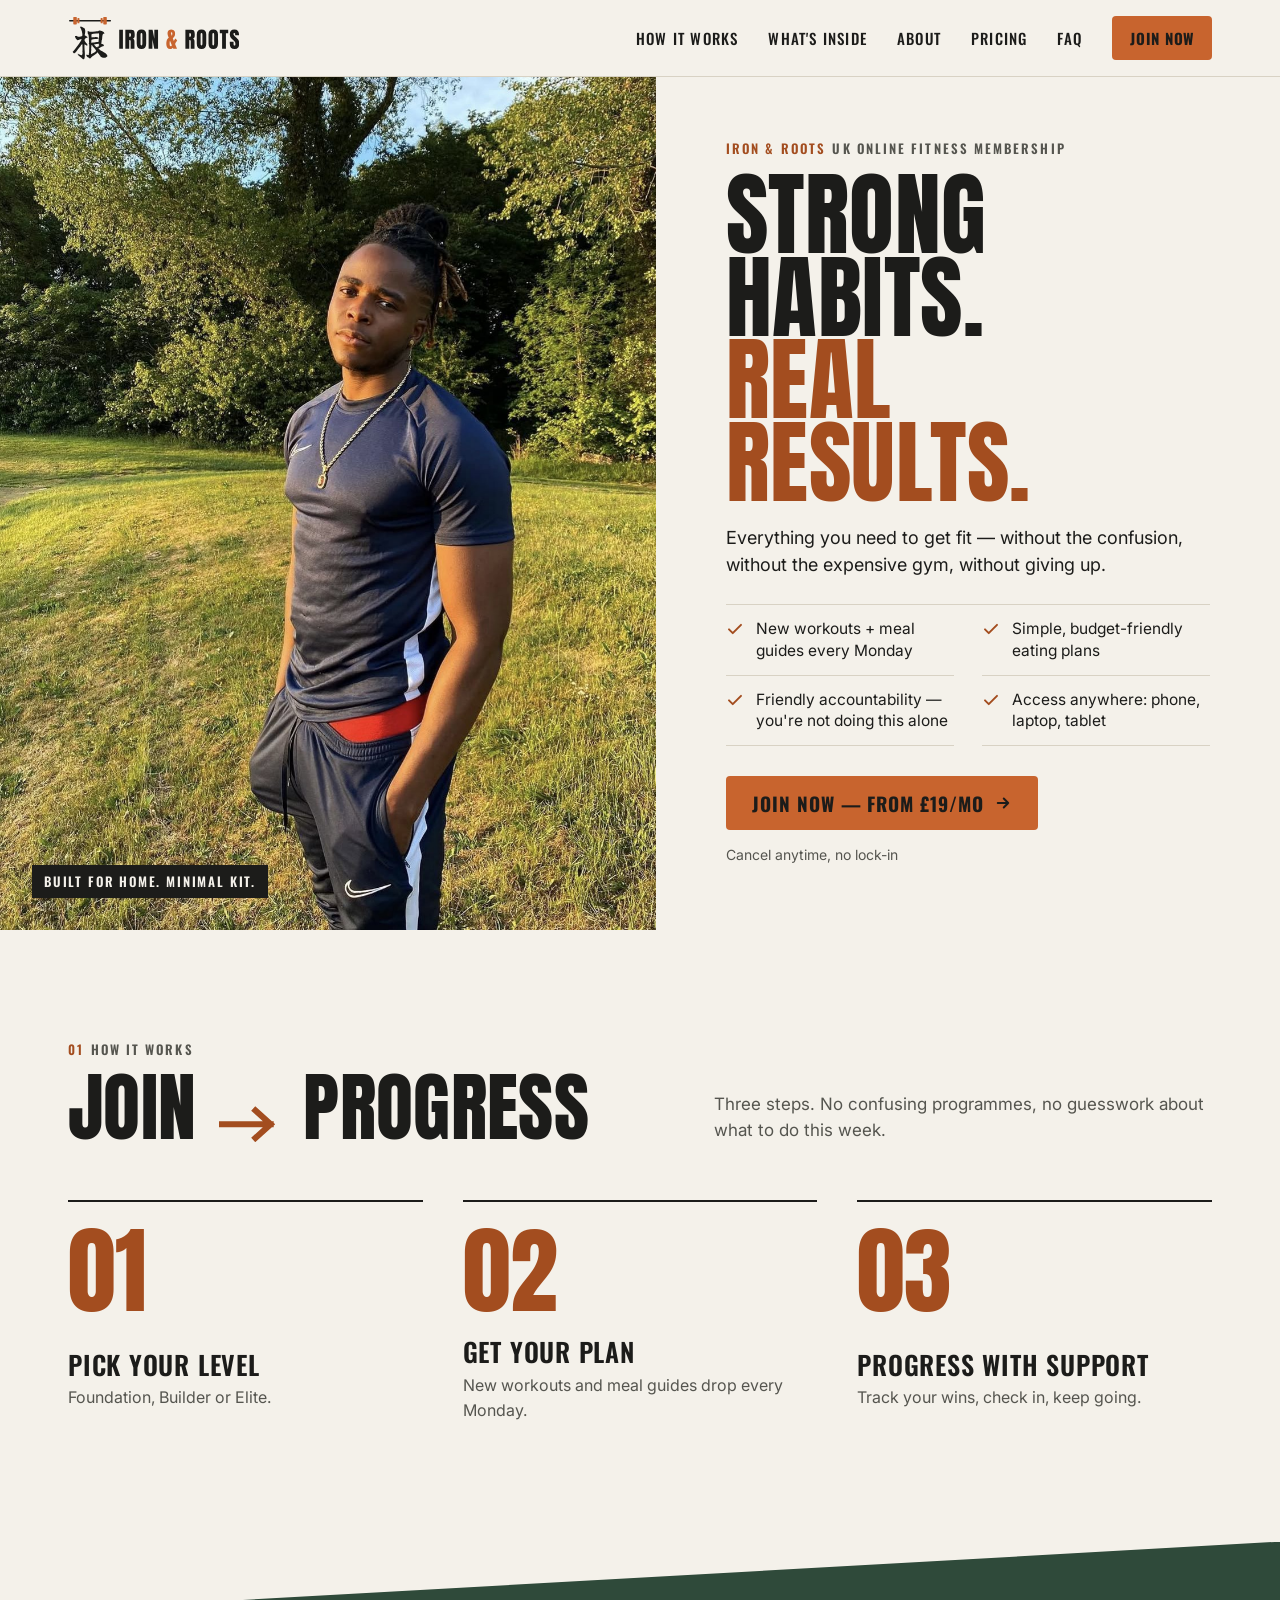
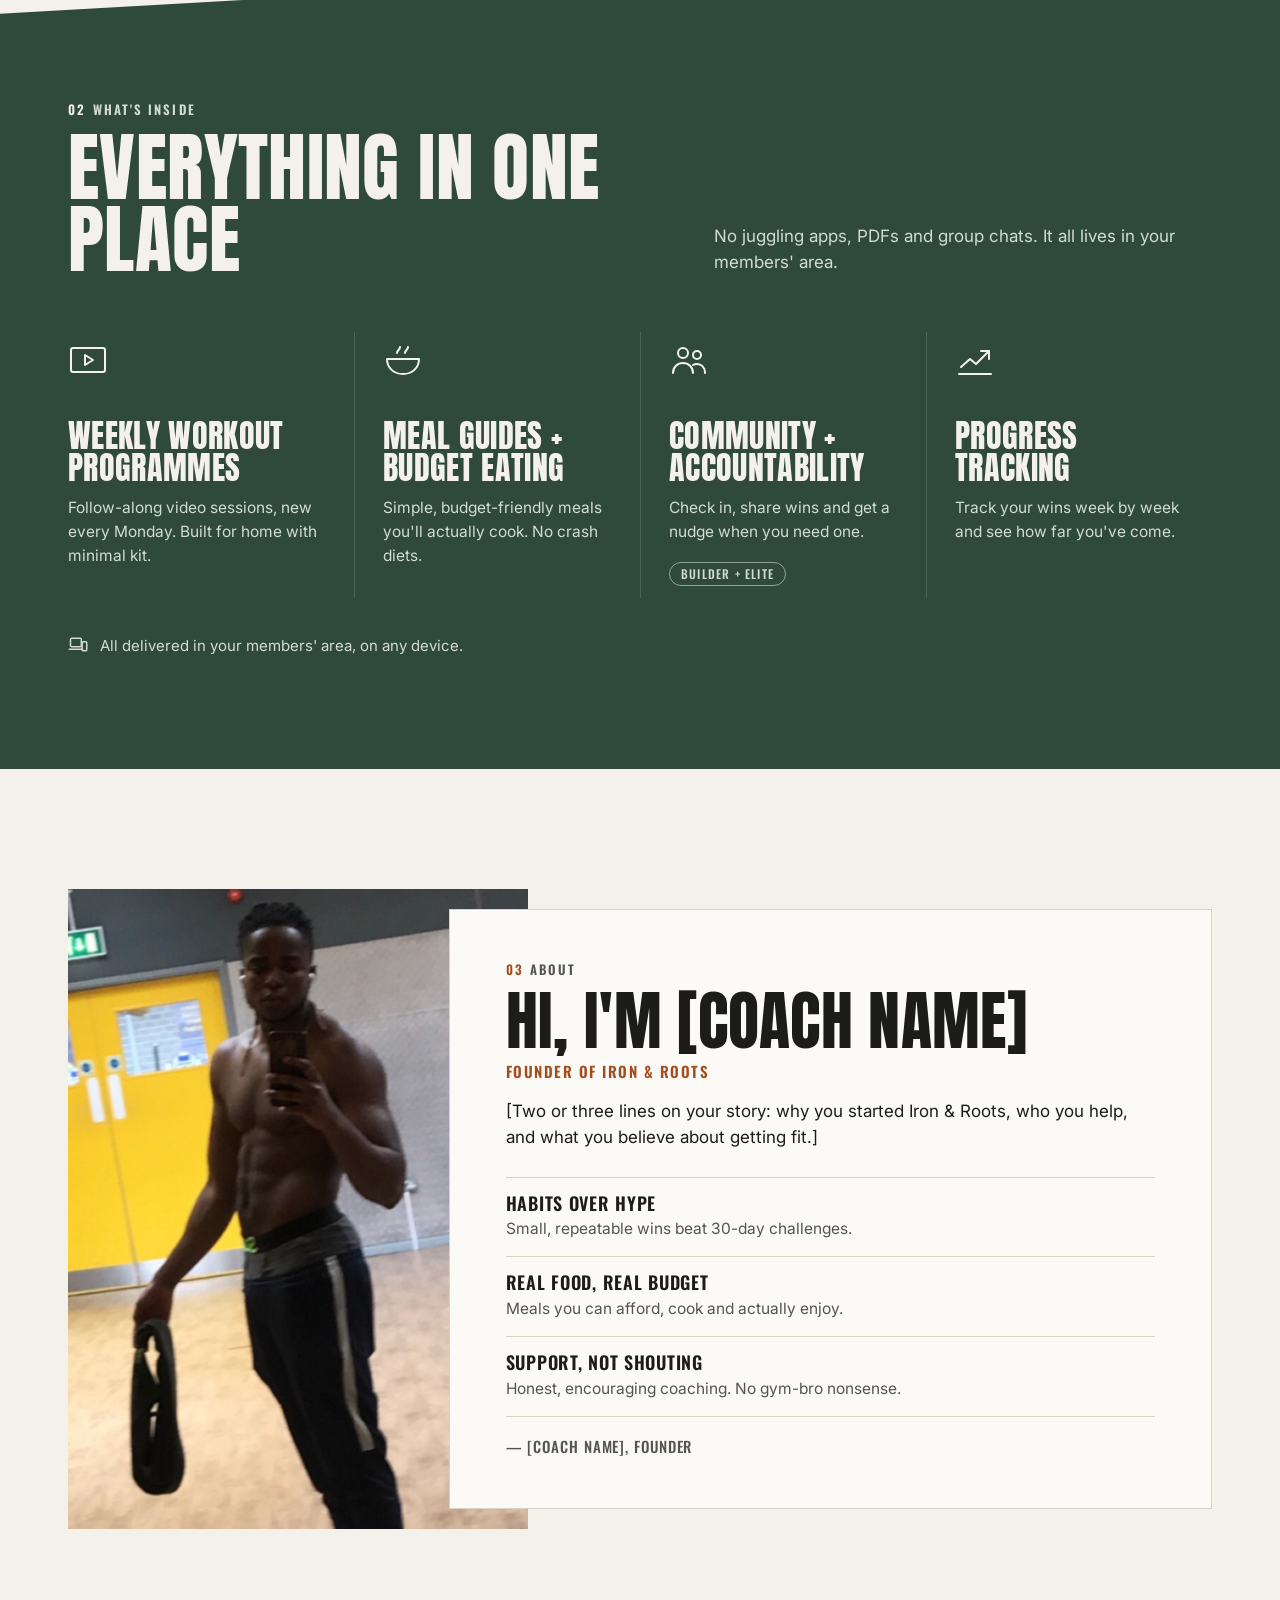
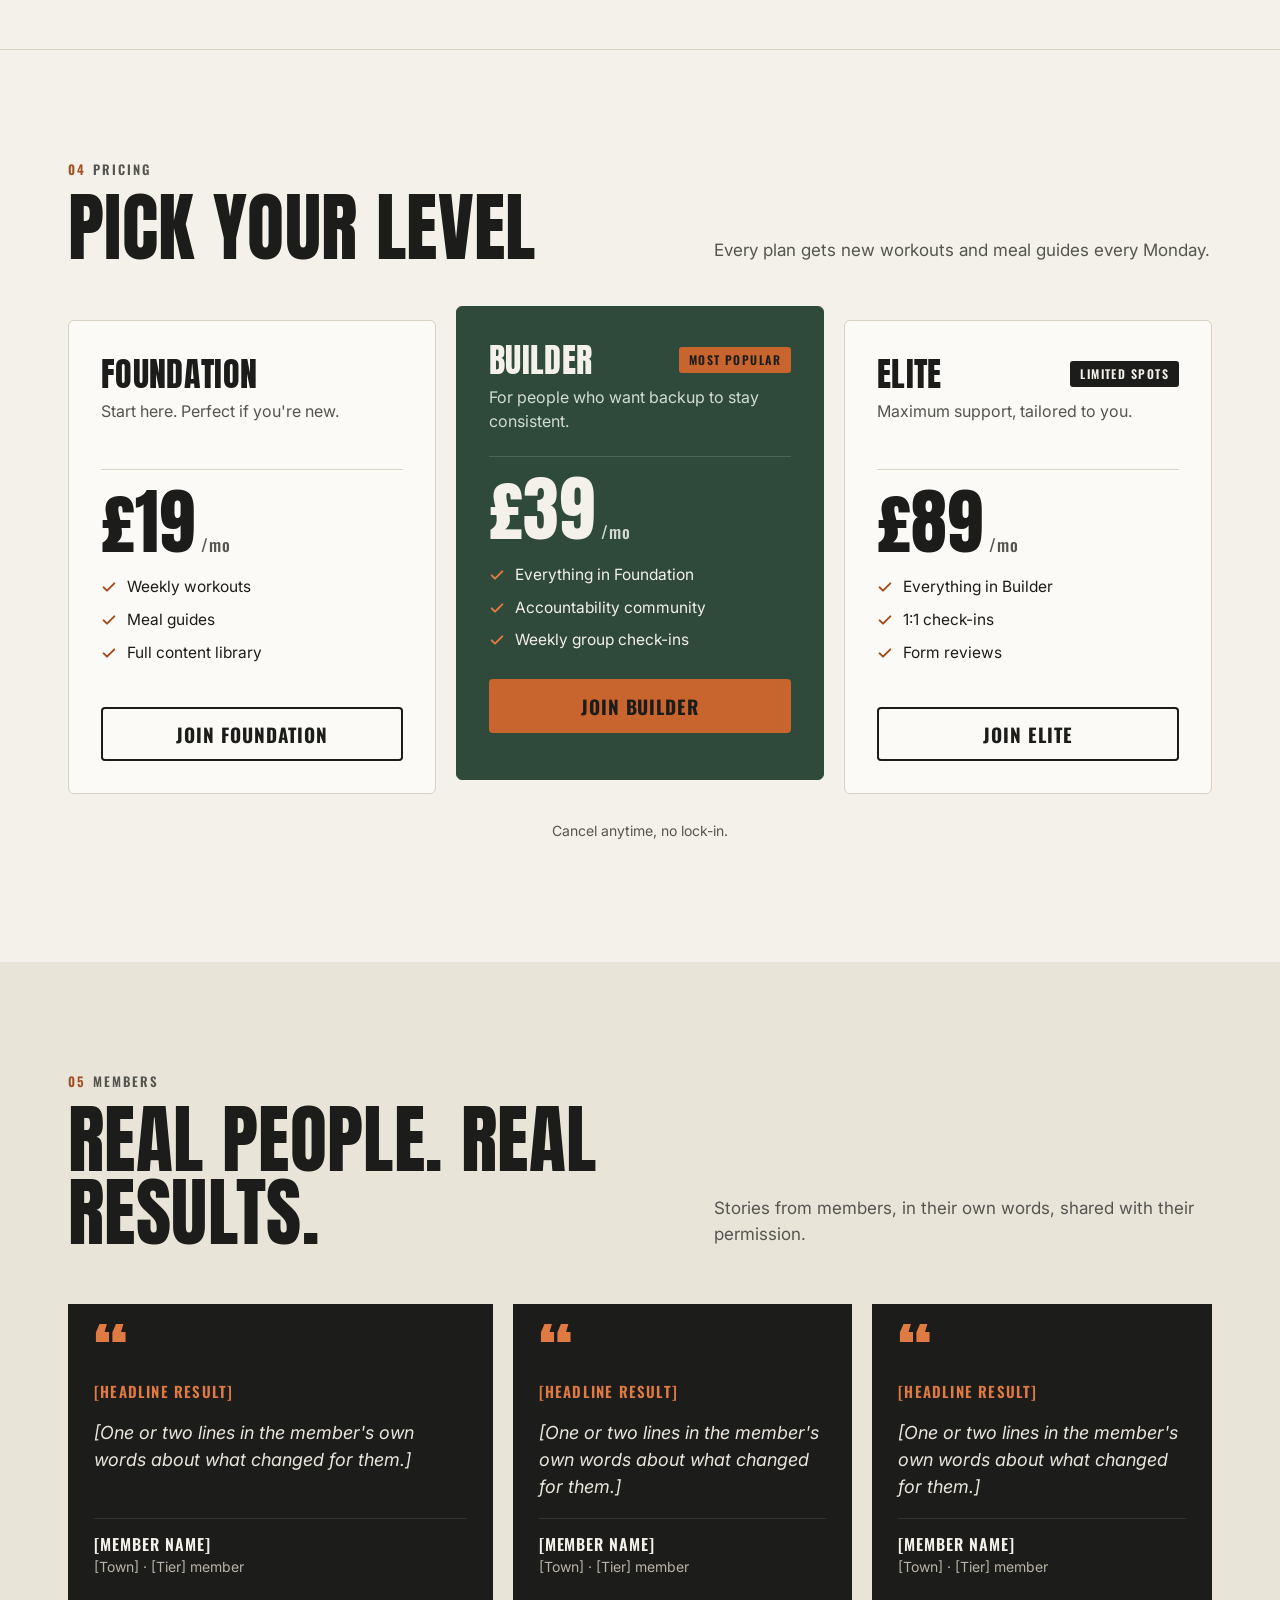
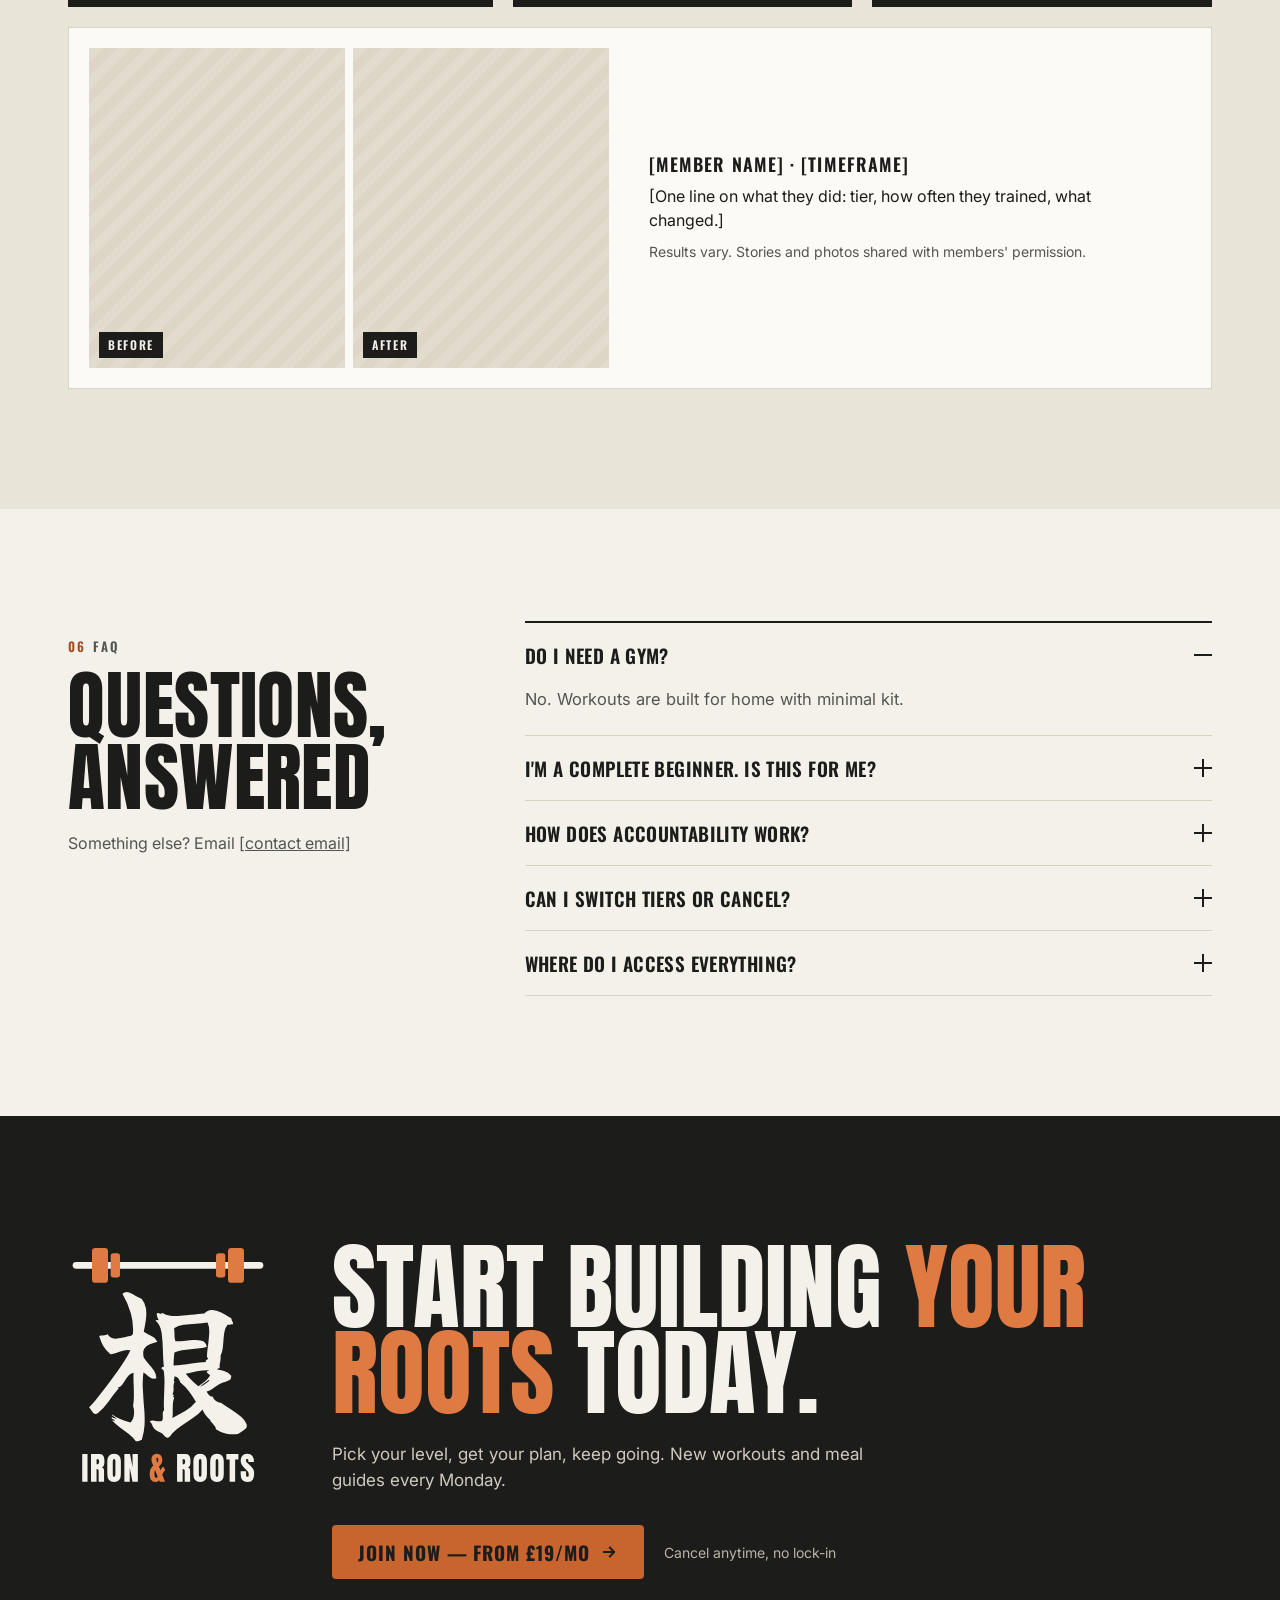
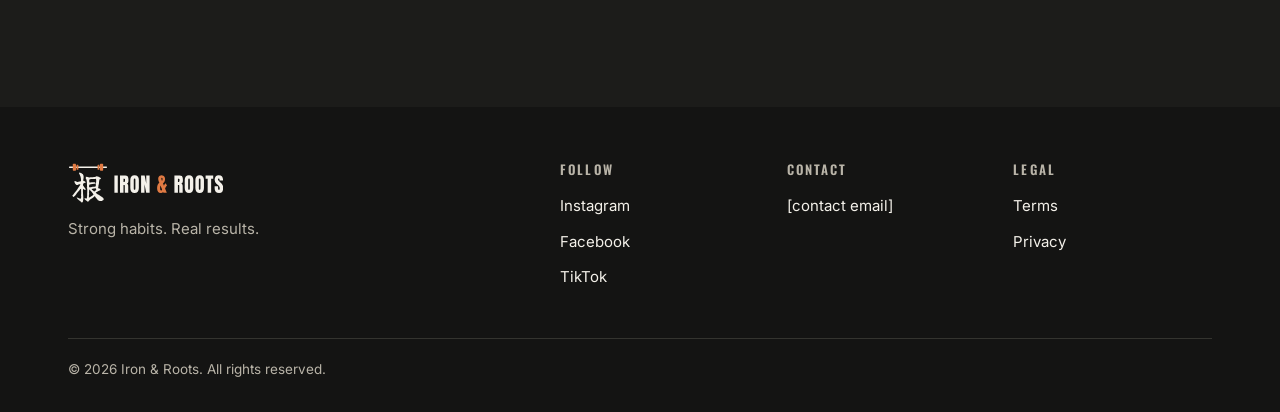
==== light.html @ f190311f "Move Iron & Roots landing page into repo Dark premium landing page (index.html), brand-palette backu" ====
<!doctype html>
<html lang="en">
<head>
<meta charset="utf-8">
<meta name="viewport" content="width=device-width, initial-scale=1">
<title>Iron &amp; Roots — Online fitness membership</title>
<meta name="description" content="Strong habits. Real results. Home workouts and budget meal plans, new every Monday. From £19/mo.">
<meta name="theme-color" content="#F4F1EA">
<link rel="icon" href="brand/logo-mark-light.svg" type="image/svg+xml">
<link rel="preconnect" href="https://fonts.googleapis.com">
<link rel="preconnect" href="https://fonts.gstatic.com" crossorigin>
<link href="https://fonts.googleapis.com/css2?family=Anton&amp;family=Oswald:wght@500;600;700&amp;family=Inter:wght@400;500;600&amp;display=swap" rel="stylesheet">
<link rel="preload" as="image" href="assets/coach-park.jpg">
<script>document.documentElement.classList.add('js')</script>
<style>
:root{
  --charcoal:#1C1C1A; --charcoal-deep:#141413; --forest:#2F4A3A; --forest-line:#4B6657;
  --rust:#C8642E; --rust-ink:#A34D1F; --rust-light:#E07A43;
  --offwhite:#F4F1EA; --paper:#FBFAF6; --stone:#E9E4D8;
  --muted:#55554F; --muted-dark:#B9B4A8; --on-forest:#D3DCD2;
  --line:#D8D2C4; --line-dark:#34342F;
  --display:"Anton",Impact,"Arial Narrow",sans-serif;
  --label:"Oswald","Arial Narrow",sans-serif;
  --body:"Inter",system-ui,-apple-system,"Segoe UI",sans-serif;
  --wrap:1240px; --gut:20px;
  --ease:cubic-bezier(.2,.7,.2,1);
}
@media (min-width:900px){:root{--gut:48px}}
*,*::before,*::after{box-sizing:border-box}
html{scroll-behavior:smooth;-webkit-text-size-adjust:100%}
body{margin:0;background:var(--offwhite);color:var(--charcoal);font:400 16px/1.55 var(--body)}
img{display:block;max-width:100%;height:auto}
a{color:inherit}
h1,h2,h3,p,ul,ol,figure,blockquote{margin:0}
ul,ol{padding:0;list-style:none}
.wrap{max-width:var(--wrap);margin:0 auto;padding:0 var(--gut)}
.only-wide{display:none!important}
@media (min-width:900px){.only-wide{display:flex!important}.only-narrow{display:none!important}}
:focus-visible{outline:3px solid var(--rust);outline-offset:3px}
.on-dark :focus-visible{outline-color:var(--rust-light)}
.skip{position:absolute;left:-9999px;top:8px;z-index:100;background:var(--charcoal);color:var(--offwhite);padding:10px 14px}
.skip:focus{left:8px}

/* Type */
.eyebrow{font:600 13px/1.2 var(--label);letter-spacing:.16em;text-transform:uppercase;color:var(--muted)}
.eyebrow b{font-weight:600;color:var(--rust-ink);margin-right:.5em}
.on-dark .eyebrow,.on-forest .eyebrow{color:var(--muted-dark)}
.on-forest .eyebrow{color:var(--on-forest)}
.on-dark .eyebrow b{color:var(--rust-light)}
.on-forest .eyebrow b{color:var(--offwhite)}
.h2{font:400 clamp(40px,6.2vw,76px)/.95 var(--display);text-transform:uppercase;letter-spacing:.005em;margin-top:14px}
.lead{font-size:17px;color:var(--muted);max-width:34em}
.on-forest .lead{color:var(--on-forest)}

/* Buttons */
.btn{display:inline-flex;align-items:center;justify-content:center;gap:10px;min-height:54px;padding:0 26px;background:var(--rust);color:var(--charcoal);text-decoration:none;border-radius:4px;font:700 19px/1 var(--label);letter-spacing:.05em;text-transform:uppercase;transition:background-color .2s,transform .2s var(--ease)}
.btn:hover{background:#D5713A}
.btn:active{transform:translateY(1px)}
.btn svg{transition:transform .2s var(--ease)}
.btn:hover svg{transform:translateX(3px)}
.btn--sm{min-height:44px;padding:0 18px;font-size:16px}
.btn--ghost{background:transparent;color:var(--charcoal);box-shadow:inset 0 0 0 2px var(--charcoal)}
.btn--ghost:hover{background:var(--charcoal);color:var(--offwhite)}
.btn--light{background:var(--offwhite);color:var(--charcoal)}
.btn--light:hover{background:#fff}
.fine{font-size:14px;color:var(--muted)}
.on-dark .fine{color:var(--muted-dark)}

/* Header */
.site-head{background:var(--offwhite);border-bottom:1px solid var(--line);position:relative;z-index:20}
@media (min-width:900px){.site-head{position:sticky;top:0}}
.site-head .wrap{display:flex;align-items:center;justify-content:space-between;min-height:64px;gap:24px}
@media (min-width:900px){.site-head .wrap{min-height:76px}}
.logo{display:block;line-height:0}
.logo img{height:38px;width:auto}
@media (min-width:900px){.logo img{height:44px}}
.nav{display:flex;align-items:center;gap:30px}
.nav a:not(.btn){font:500 15px/1 var(--label);letter-spacing:.08em;text-transform:uppercase;text-decoration:none;padding:14px 0;background:linear-gradient(var(--rust),var(--rust)) 0 100%/0 2px no-repeat;transition:background-size .25s var(--ease)}
.nav a:not(.btn):hover{background-size:100% 2px}
.head-join{font:700 15px/1 var(--label)}

/* Hero */
.hero{display:grid;background:var(--offwhite)}
.hero__media{position:relative;overflow:hidden;background:#7d8a5a;height:min(400px,62vh)}
.hero__media img{width:100%;height:100%;object-fit:cover;object-position:50% 18%}
.js .hero__media img{animation:settle 1.6s var(--ease) both}
@keyframes settle{from{transform:scale(1.06)}to{transform:none}}
.hero__tag{position:absolute;left:var(--gut);bottom:16px;background:var(--charcoal);color:var(--offwhite);font:600 13px/1 var(--label);letter-spacing:.14em;text-transform:uppercase;padding:10px 12px}
.hero__body{padding:32px var(--gut) 48px}
.hero h1{font:400 clamp(54px,7.2vw,108px)/.9 var(--display);text-transform:uppercase;margin-top:16px;letter-spacing:.005em}
.hero h1 em{font-style:normal;color:var(--rust-ink);display:block}
.hero__intro{font-size:18px;line-height:1.5;margin-top:20px;max-width:30em}
.benefits{margin-top:26px;border-top:1px solid var(--line);display:grid}
.benefits li{display:flex;gap:12px;align-items:flex-start;padding:13px 0;border-bottom:1px solid var(--line);font-size:15.5px;line-height:1.4}
.benefits svg{flex:none;margin-top:2px}
.hero__cta{margin-top:30px;display:flex;flex-wrap:wrap;align-items:center;gap:14px 20px}
.hero__cta .btn{width:100%}
@media (min-width:560px){.hero__cta .btn{width:auto}}
@media (min-width:900px){
  .hero{grid-template-columns:minmax(0,1.05fr) minmax(0,1fr);min-height:min(calc(100vh - 76px),860px)}
  .hero__media{height:auto;min-height:640px}
  .hero__media img{position:absolute;inset:0}
  .hero__tag{left:32px;bottom:32px}
  .hero__body{padding:64px clamp(40px,5.5vw,96px);align-self:center;max-width:680px}
  .benefits{grid-template-columns:1fr 1fr;column-gap:28px}
}

/* How it works */
.how{padding:72px 0 80px}
.sec-head{display:grid;gap:18px;margin-bottom:40px}
@media (min-width:900px){.sec-head{grid-template-columns:1.2fr 1fr;align-items:end;gap:48px;margin-bottom:56px}.how{padding:112px 0 120px}}
.h2 .arrow{display:inline-block;width:.8em;vertical-align:-.04em;margin:0 .06em}
.steps{display:grid;counter-reset:s}
.step{display:grid;grid-template-columns:72px 1fr;gap:4px 16px;padding:24px 0;border-top:2px solid var(--charcoal)}
.step:last-child{border-bottom:1px solid var(--line)}
.step__n{font:400 54px/.85 var(--display);color:var(--rust-ink)}
.step h3{font:600 22px/1.15 var(--label);text-transform:uppercase;letter-spacing:.03em}
.step p{color:var(--muted);margin-top:6px}
@media (min-width:900px){
  .steps{grid-template-columns:repeat(3,1fr);gap:0 40px}
  .step{grid-template-columns:1fr;padding:28px 0 0;border-bottom:0!important}
  .step__n{font-size:96px;margin-bottom:22px}
  .step h3{font-size:26px}
}

/* What's inside (forest pillars) */
.inside{background:var(--forest);color:var(--offwhite);padding:96px 0 80px;clip-path:polygon(0 36px,100% 0,100% 100%,0 100%);margin-top:-1px}
@media (min-width:900px){.inside{clip-path:polygon(0 72px,100% 0,100% 100%,0 100%);padding:160px 0 112px}}
.pillars{display:grid;border-top:1px solid var(--forest-line)}
.pillar{padding:28px 0;border-bottom:1px solid var(--forest-line);display:grid;grid-template-columns:44px 1fr;gap:6px 18px;align-content:start}
.pillar svg{grid-row:span 3}
.pillar h3{font:400 28px/1 var(--display);text-transform:uppercase;letter-spacing:.01em}
.pillar p{color:var(--on-forest);font-size:15.5px}
.pillar .tag{justify-self:start;margin-top:6px;border:1px solid #8FA595;color:var(--on-forest);border-radius:999px;padding:5px 11px;font:500 12px/1 var(--label);letter-spacing:.1em;text-transform:uppercase}
.inside__foot{display:flex;gap:12px;align-items:center;margin-top:36px;color:var(--on-forest);font-size:15px}
@media (min-width:900px){
  .pillars{grid-template-columns:repeat(4,1fr);border-top:0}
  .pillar{grid-template-columns:1fr;border-bottom:0;border-left:1px solid var(--forest-line);padding:8px 28px 12px;gap:12px}
  .pillar:first-child{border-left:0;padding-left:0}
  .pillar svg{grid-row:auto;margin-bottom:28px}
  .pillar h3{font-size:32px}
}

/* About */
.about{padding:0 0 80px;background:var(--offwhite)}
.about__grid{display:grid}
.about__photo{margin:0 calc(var(--gut) * -1);height:440px;overflow:hidden;background:#cfc8b8}
.about__photo img{width:100%;height:100%;object-fit:cover;object-position:50% 22%}
.about__card{position:relative;background:var(--paper);border:1px solid var(--line);padding:32px 24px 30px;margin-top:-72px}
.about__card .h2{font-size:clamp(40px,5vw,64px)}
.about__role{font:600 15px/1.2 var(--label);letter-spacing:.1em;text-transform:uppercase;color:var(--rust-ink);margin-top:10px}
.about__story{margin-top:18px;font-size:17px}
.beliefs{margin-top:26px;border-top:1px solid var(--line)}
.beliefs li{padding:15px 0;border-bottom:1px solid var(--line);display:grid;gap:3px}
.beliefs b{font:600 18px/1.2 var(--label);text-transform:uppercase;letter-spacing:.04em}
.beliefs span{color:var(--muted);font-size:15.5px}
.sign{margin-top:20px;font:500 15px/1.3 var(--label);letter-spacing:.06em;text-transform:uppercase;color:var(--muted)}
@media (min-width:900px){
  .about{padding:120px 0}
  .about__grid{grid-template-columns:5fr 7fr;align-items:center}
  .about__photo{margin:0;height:640px;max-width:460px}
  .about__card{margin:0 0 0 -96px;padding:52px 56px}
}

/* Pricing */
.pricing{padding:72px 0 88px;border-top:1px solid var(--line)}
@media (min-width:900px){.pricing{padding:112px 0 120px}}
.plans{display:grid;gap:16px}
@media (min-width:900px){.plans{grid-template-columns:repeat(3,1fr);gap:20px;align-items:stretch}}
.plan{display:flex;flex-direction:column;background:var(--paper);border:1px solid var(--line);border-radius:6px;padding:28px 24px 24px}
@media (min-width:900px){.plan{padding:36px 32px 32px}}
.plan__top{display:flex;justify-content:space-between;align-items:center;gap:10px}
.plan h3{font:400 34px/1 var(--display);text-transform:uppercase;letter-spacing:.01em}
.badge{font:600 12px/1 var(--label);letter-spacing:.12em;text-transform:uppercase;padding:7px 10px;border-radius:3px;background:var(--charcoal);color:var(--offwhite);white-space:nowrap}
.plan__for{color:var(--muted);margin-top:8px;min-height:3em}
.price{display:flex;align-items:baseline;gap:6px;margin:22px 0 4px;padding-top:20px;border-top:1px solid var(--line)}
.price b{font:400 72px/.9 var(--display)}
.price span{font:500 17px/1 var(--label);letter-spacing:.06em;color:var(--muted)}
.feat{margin:18px 0 28px;display:grid;gap:11px}
.feat li{display:flex;gap:10px;align-items:flex-start;font-size:15.5px;line-height:1.4}
.feat svg{flex:none;margin-top:3px}
.plan .btn{margin-top:auto;width:100%}
.plan--feature{background:var(--forest);border-color:var(--forest);color:var(--offwhite)}
.plan--feature .plan__for,.plan--feature .price span{color:var(--on-forest)}
.plan--feature .price{border-color:var(--forest-line)}
.plan--feature .badge{background:var(--rust);color:var(--charcoal)}
@media (min-width:900px){.plan--feature{transform:translateY(-14px);padding-bottom:46px}}
.pricing__note{margin-top:26px;text-align:center}

/* Results */
.results{padding:72px 0 88px;background:var(--stone)}
@media (min-width:900px){.results{padding:112px 0 120px}}
.quotes{display:grid;gap:16px}
@media (min-width:900px){.quotes{grid-template-columns:1.25fr 1fr 1fr;gap:20px}}
.quote{background:var(--charcoal);color:var(--offwhite);padding:30px 26px;display:flex;flex-direction:column;gap:18px;min-height:260px}
.quote__mark{font:400 72px/.6 var(--display);color:var(--rust-light);height:30px}
.quote blockquote{font-size:18px;line-height:1.5;font-style:italic;color:#E9E5DC}
.quote__result{font:600 15px/1.25 var(--label);letter-spacing:.08em;text-transform:uppercase;color:var(--rust-light)}
.quote figcaption{margin-top:auto;padding-top:16px;border-top:1px solid var(--line-dark);display:grid;gap:2px}
.quote figcaption b{font:600 16px/1.2 var(--label);letter-spacing:.06em;text-transform:uppercase}
.quote figcaption span{font-size:14px;color:var(--muted-dark)}
.ba{margin-top:20px;display:grid;gap:20px;background:var(--paper);border:1px solid var(--line);padding:16px}
.ba__pics{display:grid;grid-template-columns:1fr 1fr;gap:8px}
.ba__pics div{aspect-ratio:4/5;background:repeating-linear-gradient(135deg,#E2DCCE 0 10px,#DDD6C7 10px 20px);display:flex;align-items:flex-end;padding:10px}
.ba__pics span{background:var(--charcoal);color:var(--offwhite);font:600 12px/1 var(--label);letter-spacing:.14em;text-transform:uppercase;padding:7px 9px}
.ba__txt{display:grid;gap:8px;align-content:center;padding:4px 8px 8px}
.ba__txt b{font:600 18px/1.2 var(--label);letter-spacing:.06em;text-transform:uppercase}
@media (min-width:900px){.ba{grid-template-columns:minmax(0,520px) 1fr;gap:40px;padding:20px}.ba__txt{padding:0 24px 0 0}}

/* FAQ */
.faq{padding:72px 0 88px}
@media (min-width:900px){.faq{padding:112px 0 120px}.faq__grid{display:grid;grid-template-columns:4fr 7fr;gap:64px;align-items:start}.faq__head{position:sticky;top:120px}}
.faq__head p{margin-top:18px;color:var(--muted)}
.faq__list{margin-top:32px;border-top:2px solid var(--charcoal)}
@media (min-width:900px){.faq__list{margin-top:0}}
.faq details{border-bottom:1px solid var(--line)}
.faq summary{list-style:none;cursor:pointer;display:flex;justify-content:space-between;align-items:center;gap:20px;min-height:64px;padding:16px 0;font:600 19px/1.3 var(--label);letter-spacing:.02em;text-transform:uppercase}
.faq summary::-webkit-details-marker{display:none}
.faq summary:hover{color:var(--rust-ink)}
.pm{flex:none;position:relative;width:18px;height:18px}
.pm::before,.pm::after{content:"";position:absolute;left:0;top:8px;width:18px;height:2px;background:currentColor;transition:transform .25s var(--ease)}
.pm::after{transform:rotate(90deg)}
details[open] .pm::after{transform:rotate(0)}
.faq details p{padding:0 40px 22px 0;color:var(--muted);font-size:16.5px;max-width:38em}

/* Final CTA */
.final{background:var(--charcoal);color:var(--offwhite);padding:80px 0 88px;position:relative;overflow:hidden}
.final__grid{display:grid;gap:32px;justify-items:start}
.final__mark{width:120px;height:auto}
.final h2{font:400 clamp(48px,7.5vw,112px)/.9 var(--display);text-transform:uppercase}
.final h2 em{font-style:normal;color:var(--rust-light)}
.final p.lead{color:#CFCAC0}
.final__cta{display:flex;flex-wrap:wrap;gap:14px 20px;align-items:center;margin-top:8px}
@media (min-width:900px){.final{padding:128px 0}.final__grid{grid-template-columns:200px 1fr;gap:64px;align-items:start}.final__mark{width:200px}.final__body{display:grid;gap:24px}}
@media (max-width:899px){.final__body{display:grid;gap:22px}}

/* Footer */
.foot{background:var(--charcoal-deep);color:var(--offwhite);padding:56px 0 32px;font-size:15px}
.foot__grid{display:grid;gap:36px}
.foot__brand img{height:40px;width:auto}
.foot__brand p{margin-top:14px;color:var(--muted-dark)}
.foot__cols{display:grid;grid-template-columns:1fr 1fr;gap:28px}
.foot h4{margin:0 0 12px;font:600 13px/1 var(--label);letter-spacing:.16em;text-transform:uppercase;color:var(--muted-dark)}
.foot__cols a{display:block;text-decoration:none;padding:6px 0;min-height:32px}
.foot__cols a:hover{color:var(--rust-light)}
.foot__legal{margin-top:44px;padding-top:20px;border-top:1px solid var(--line-dark);color:var(--muted-dark);font-size:13.5px}
@media (min-width:900px){.foot__grid{grid-template-columns:1.4fr 2fr}.foot__cols{grid-template-columns:repeat(3,1fr)}}
.foot-spacer{height:84px}

/* Sticky join (phones) */
.sticky{position:fixed;left:0;right:0;bottom:0;z-index:50;background:rgba(244,241,234,.96);border-top:1px solid var(--line);padding:10px 16px calc(10px + env(safe-area-inset-bottom))}
.sticky .btn{width:100%}

/* Reveal (only when JS is running; never on CTAs or prices) */
.rv-ready .rv{opacity:0;transform:translateY(18px);transition:opacity .7s var(--ease),transform .7s var(--ease)}
.rv-ready .rv.in{opacity:1;transform:none}
.rv-ready .rv-d1{transition-delay:.08s}.rv-ready .rv-d2{transition-delay:.16s}.rv-ready .rv-d3{transition-delay:.24s}
@media (prefers-reduced-motion:reduce){
  html{scroll-behavior:auto}
  .rv-ready .rv{opacity:1;transform:none;transition:none}
  .js .hero__media img{animation:none}
  *{transition-duration:0s!important}
}
</style>
</head>
<body>
<a class="skip" href="#main">Skip to content</a>

<header class="site-head">
  <div class="wrap">
    <a class="logo" href="#top" aria-label="Iron &amp; Roots home"><img src="brand/logo-horizontal-light.svg" alt="Iron &amp; Roots" width="584" height="150"></a>
    <nav class="nav only-wide" aria-label="Main">
      <a href="#how">How it works</a>
      <a href="#inside">What's inside</a>
      <a href="#about">About</a>
      <a href="#pricing">Pricing</a>
      <a href="#faq">FAQ</a>
      <a class="btn btn--sm head-join" href="#pricing">Join Now</a>
    </nav>
    <a class="btn btn--sm btn--ghost only-narrow" href="#pricing">Join</a>
  </div>
</header>

<main id="main">
<span id="top"></span>

<!-- 1. HERO -->
<section class="hero" aria-labelledby="hero-h">
  <div class="hero__media">
    <img src="assets/coach-park.jpg" alt="Your coach outdoors in a park at golden hour" width="1290" height="1497" fetchpriority="high">
    <span class="hero__tag">Built for home. Minimal kit.</span>
  </div>
  <div class="hero__body">
    <p class="eyebrow"><b>Iron &amp; Roots</b>UK online fitness membership</p>
    <h1 id="hero-h">Strong habits. <em>Real results.</em></h1>
    <p class="hero__intro">Everything you need to get fit — without the confusion, without the expensive gym, without giving up.</p>
    <ul class="benefits">
      <li><svg width="18" height="18" viewBox="0 0 24 24" fill="none" stroke="#A34D1F" stroke-width="2.6" stroke-linecap="round" stroke-linejoin="round" aria-hidden="true"><path d="M4 12.5l5 5L20 6.5"/></svg>New workouts + meal guides every Monday</li>
      <li><svg width="18" height="18" viewBox="0 0 24 24" fill="none" stroke="#A34D1F" stroke-width="2.6" stroke-linecap="round" stroke-linejoin="round" aria-hidden="true"><path d="M4 12.5l5 5L20 6.5"/></svg>Simple, budget-friendly eating plans</li>
      <li><svg width="18" height="18" viewBox="0 0 24 24" fill="none" stroke="#A34D1F" stroke-width="2.6" stroke-linecap="round" stroke-linejoin="round" aria-hidden="true"><path d="M4 12.5l5 5L20 6.5"/></svg>Friendly accountability — you're not doing this alone</li>
      <li><svg width="18" height="18" viewBox="0 0 24 24" fill="none" stroke="#A34D1F" stroke-width="2.6" stroke-linecap="round" stroke-linejoin="round" aria-hidden="true"><path d="M4 12.5l5 5L20 6.5"/></svg>Access anywhere: phone, laptop, tablet</li>
    </ul>
    <div class="hero__cta">
      <a class="btn" href="#pricing">Join Now — From £19/mo <svg width="18" height="18" viewBox="0 0 24 24" fill="none" stroke="currentColor" stroke-width="2.6" stroke-linecap="round" stroke-linejoin="round" aria-hidden="true"><path d="M5 12h14M13 6l6 6-6 6"/></svg></a>
      <p class="fine">Cancel anytime, no lock-in</p>
    </div>
  </div>
</section>

<!-- 2. HOW IT WORKS -->
<section class="how" id="how" aria-labelledby="how-h">
  <div class="wrap">
    <div class="sec-head">
      <div class="rv">
        <p class="eyebrow"><b>01</b>How it works</p>
        <h2 class="h2" id="how-h">Join <svg class="arrow" viewBox="0 0 40 24" fill="none" stroke="#A34D1F" stroke-width="4" stroke-linecap="square" aria-label="to" role="img"><path d="M2 12h32M24 3l10 9-10 9"/></svg> Progress</h2>
      </div>
      <p class="lead rv rv-d1">Three steps. No confusing programmes, no guesswork about what to do this week.</p>
    </div>
    <ol class="steps">
      <li class="step rv"><span class="step__n" aria-hidden="true">01</span><div><h3>Pick your level</h3><p>Foundation, Builder or Elite.</p></div></li>
      <li class="step rv rv-d1"><span class="step__n" aria-hidden="true">02</span><div><h3>Get your plan</h3><p>New workouts and meal guides drop every Monday.</p></div></li>
      <li class="step rv rv-d2"><span class="step__n" aria-hidden="true">03</span><div><h3>Progress with support</h3><p>Track your wins, check in, keep going.</p></div></li>
    </ol>
  </div>
</section>

<!-- 3. WHAT'S INSIDE -->
<section class="inside on-forest on-dark" id="inside" aria-labelledby="inside-h">
  <div class="wrap">
    <div class="sec-head">
      <div class="rv">
        <p class="eyebrow"><b>02</b>What's inside</p>
        <h2 class="h2" id="inside-h">Everything in one place</h2>
      </div>
      <p class="lead rv rv-d1">No juggling apps, PDFs and group chats. It all lives in your members' area.</p>
    </div>
    <div class="pillars">
      <div class="pillar rv">
        <svg width="40" height="40" viewBox="0 0 40 40" fill="none" stroke="#F4F1EA" stroke-width="2" stroke-linecap="round" stroke-linejoin="round" aria-hidden="true"><rect x="3" y="8" width="34" height="24" rx="2"/><path d="M17 15v10l8-5z"/></svg>
        <h3>Weekly workout programmes</h3>
        <p>Follow-along video sessions, new every Monday. Built for home with minimal kit.</p>
      </div>
      <div class="pillar rv rv-d1">
        <svg width="40" height="40" viewBox="0 0 40 40" fill="none" stroke="#F4F1EA" stroke-width="2" stroke-linecap="round" stroke-linejoin="round" aria-hidden="true"><path d="M4 19h32c0 9-7 15-16 15S4 28 4 19z"/><path d="M14 13c0-3 3-3 3-6M22 13c0-3 3-3 3-6"/></svg>
        <h3>Meal guides + budget eating</h3>
        <p>Simple, budget-friendly meals you'll actually cook. No crash diets.</p>
      </div>
      <div class="pillar rv rv-d2">
        <svg width="40" height="40" viewBox="0 0 40 40" fill="none" stroke="#F4F1EA" stroke-width="2" stroke-linecap="round" stroke-linejoin="round" aria-hidden="true"><circle cx="14" cy="13" r="5"/><circle cx="28" cy="15" r="4"/><path d="M4 33c0-6 4.5-10 10-10s10 4 10 10M24 25c1.2-.7 2.5-1 4-1 4.5 0 8 3.3 8 9"/></svg>
        <h3>Community + accountability</h3>
        <p>Check in, share wins and get a nudge when you need one.</p>
        <span class="tag">Builder + Elite</span>
      </div>
      <div class="pillar rv rv-d3">
        <svg width="40" height="40" viewBox="0 0 40 40" fill="none" stroke="#F4F1EA" stroke-width="2" stroke-linecap="round" stroke-linejoin="round" aria-hidden="true"><path d="M4 34h32"/><path d="M6 27l9-8 6 5 13-13"/><path d="M26 11h8v8"/></svg>
        <h3>Progress tracking</h3>
        <p>Track your wins week by week and see how far you've come.</p>
      </div>
    </div>
    <p class="inside__foot rv"><svg width="20" height="20" viewBox="0 0 24 24" fill="none" stroke="#D3DCD2" stroke-width="1.8" stroke-linecap="round" stroke-linejoin="round" aria-hidden="true"><rect x="3" y="4" width="13" height="10" rx="1.5"/><path d="M1.5 17h16"/><rect x="17" y="8" width="5.5" height="11" rx="1.2"/></svg>All delivered in your members' area, on any device.</p>
  </div>
</section>

<!-- 4. ABOUT -->
<section class="about" id="about" aria-labelledby="about-h">
  <div class="wrap about__grid">
    <div class="about__photo">
      <img src="assets/coach-gym.jpg" alt="Your coach in the gym, holding a weight plate" width="978" height="1560" loading="lazy" decoding="async">
    </div>
    <div class="about__card rv">
      <p class="eyebrow"><b>03</b>About</p>
      <h2 class="h2" id="about-h">Hi, I'm [Coach name]</h2>
      <p class="about__role">Founder of Iron &amp; Roots</p>
      <p class="about__story">[Two or three lines on your story: why you started Iron &amp; Roots, who you help, and what you believe about getting fit.]</p>
      <ul class="beliefs">
        <li><b>Habits over hype</b><span>Small, repeatable wins beat 30-day challenges.</span></li>
        <li><b>Real food, real budget</b><span>Meals you can afford, cook and actually enjoy.</span></li>
        <li><b>Support, not shouting</b><span>Honest, encouraging coaching. No gym-bro nonsense.</span></li>
      </ul>
      <p class="sign">— [Coach name], founder</p>
    </div>
  </div>
</section>

<!-- 5. PRICING -->
<section class="pricing" id="pricing" aria-labelledby="pricing-h">
  <div class="wrap">
    <div class="sec-head">
      <div class="rv">
        <p class="eyebrow"><b>04</b>Pricing</p>
        <h2 class="h2" id="pricing-h">Pick your level</h2>
      </div>
      <p class="lead rv rv-d1">Every plan gets new workouts and meal guides every Monday.</p>
    </div>
    <div class="plans">
      <article class="plan">
        <div class="plan__top"><h3>Foundation</h3></div>
        <p class="plan__for">Start here. Perfect if you're new.</p>
        <p class="price"><b>£19</b><span>/mo</span></p>
        <ul class="feat">
          <li><svg width="16" height="16" viewBox="0 0 24 24" fill="none" stroke="#A34D1F" stroke-width="3" stroke-linecap="round" stroke-linejoin="round" aria-hidden="true"><path d="M4 12.5l5 5L20 6.5"/></svg>Weekly workouts</li>
          <li><svg width="16" height="16" viewBox="0 0 24 24" fill="none" stroke="#A34D1F" stroke-width="3" stroke-linecap="round" stroke-linejoin="round" aria-hidden="true"><path d="M4 12.5l5 5L20 6.5"/></svg>Meal guides</li>
          <li><svg width="16" height="16" viewBox="0 0 24 24" fill="none" stroke="#A34D1F" stroke-width="3" stroke-linecap="round" stroke-linejoin="round" aria-hidden="true"><path d="M4 12.5l5 5L20 6.5"/></svg>Full content library</li>
        </ul>
        <a class="btn btn--ghost" href="#checkout-foundation">Join Foundation</a>
      </article>
      <article class="plan plan--feature on-dark">
        <div class="plan__top"><h3>Builder</h3><span class="badge">Most popular</span></div>
        <p class="plan__for">For people who want backup to stay consistent.</p>
        <p class="price"><b>£39</b><span>/mo</span></p>
        <ul class="feat">
          <li><svg width="16" height="16" viewBox="0 0 24 24" fill="none" stroke="#E07A43" stroke-width="3" stroke-linecap="round" stroke-linejoin="round" aria-hidden="true"><path d="M4 12.5l5 5L20 6.5"/></svg>Everything in Foundation</li>
          <li><svg width="16" height="16" viewBox="0 0 24 24" fill="none" stroke="#E07A43" stroke-width="3" stroke-linecap="round" stroke-linejoin="round" aria-hidden="true"><path d="M4 12.5l5 5L20 6.5"/></svg>Accountability community</li>
          <li><svg width="16" height="16" viewBox="0 0 24 24" fill="none" stroke="#E07A43" stroke-width="3" stroke-linecap="round" stroke-linejoin="round" aria-hidden="true"><path d="M4 12.5l5 5L20 6.5"/></svg>Weekly group check-ins</li>
        </ul>
        <a class="btn" href="#checkout-builder">Join Builder</a>
      </article>
      <article class="plan">
        <div class="plan__top"><h3>Elite</h3><span class="badge">Limited spots</span></div>
        <p class="plan__for">Maximum support, tailored to you.</p>
        <p class="price"><b>£89</b><span>/mo</span></p>
        <ul class="feat">
          <li><svg width="16" height="16" viewBox="0 0 24 24" fill="none" stroke="#A34D1F" stroke-width="3" stroke-linecap="round" stroke-linejoin="round" aria-hidden="true"><path d="M4 12.5l5 5L20 6.5"/></svg>Everything in Builder</li>
          <li><svg width="16" height="16" viewBox="0 0 24 24" fill="none" stroke="#A34D1F" stroke-width="3" stroke-linecap="round" stroke-linejoin="round" aria-hidden="true"><path d="M4 12.5l5 5L20 6.5"/></svg>1:1 check-ins</li>
          <li><svg width="16" height="16" viewBox="0 0 24 24" fill="none" stroke="#A34D1F" stroke-width="3" stroke-linecap="round" stroke-linejoin="round" aria-hidden="true"><path d="M4 12.5l5 5L20 6.5"/></svg>Form reviews</li>
        </ul>
        <a class="btn btn--ghost" href="#checkout-elite">Join Elite</a>
      </article>
    </div>
    <p class="pricing__note fine">Cancel anytime, no lock-in.</p>
  </div>
</section>

<!-- 6. RESULTS -->
<section class="results" id="results" aria-labelledby="results-h">
  <div class="wrap">
    <div class="sec-head">
      <div class="rv">
        <p class="eyebrow"><b>05</b>Members</p>
        <h2 class="h2" id="results-h">Real people. Real results.</h2>
      </div>
      <p class="lead rv rv-d1">Stories from members, in their own words, shared with their permission.</p>
    </div>
    <div class="quotes">
      <figure class="quote rv">
        <span class="quote__mark" aria-hidden="true">“</span>
        <p class="quote__result">[Headline result]</p>
        <blockquote>[One or two lines in the member's own words about what changed for them.]</blockquote>
        <figcaption><b>[Member name]</b><span>[Town] · [Tier] member</span></figcaption>
      </figure>
      <figure class="quote rv rv-d1">
        <span class="quote__mark" aria-hidden="true">“</span>
        <p class="quote__result">[Headline result]</p>
        <blockquote>[One or two lines in the member's own words about what changed for them.]</blockquote>
        <figcaption><b>[Member name]</b><span>[Town] · [Tier] member</span></figcaption>
      </figure>
      <figure class="quote rv rv-d2">
        <span class="quote__mark" aria-hidden="true">“</span>
        <p class="quote__result">[Headline result]</p>
        <blockquote>[One or two lines in the member's own words about what changed for them.]</blockquote>
        <figcaption><b>[Member name]</b><span>[Town] · [Tier] member</span></figcaption>
      </figure>
    </div>
    <div class="ba rv">
      <div class="ba__pics">
        <div role="img" aria-label="Before photo placeholder"><span>Before</span></div>
        <div role="img" aria-label="After photo placeholder"><span>After</span></div>
      </div>
      <div class="ba__txt">
        <b>[Member name] · [Timeframe]</b>
        <p>[One line on what they did: tier, how often they trained, what changed.]</p>
        <p class="fine">Results vary. Stories and photos shared with members' permission.</p>
      </div>
    </div>
  </div>
</section>

<!-- 7. FAQ -->
<section class="faq" id="faq" aria-labelledby="faq-h">
  <div class="wrap faq__grid">
    <div class="faq__head">
      <p class="eyebrow"><b>06</b>FAQ</p>
      <h2 class="h2" id="faq-h">Questions, answered</h2>
      <p>Something else? Email <a href="#contact">[contact email]</a></p>
    </div>
    <div class="faq__list">
      <details name="faq" open><summary>Do I need a gym?<span class="pm" aria-hidden="true"></span></summary><p>No. Workouts are built for home with minimal kit.</p></details>
      <details name="faq"><summary>I'm a complete beginner. Is this for me?<span class="pm" aria-hidden="true"></span></summary><p>Yes. Start on Foundation and move up whenever you're ready.</p></details>
      <details name="faq"><summary>How does accountability work?<span class="pm" aria-hidden="true"></span></summary><p>On Builder and Elite you join the members' community and a weekly group check-in: share your wins, ask questions and get a nudge when you need one. Elite adds 1:1 check-ins and form reviews.</p></details>
      <details name="faq"><summary>Can I switch tiers or cancel?<span class="pm" aria-hidden="true"></span></summary><p>Yes, anytime. No lock-in, no awkward phone calls.</p></details>
      <details name="faq"><summary>Where do I access everything?<span class="pm" aria-hidden="true"></span></summary><p>In the members' area, on any device: phone, laptop or tablet.</p></details>
    </div>
  </div>
</section>

<!-- 8. FINAL CTA -->
<section class="final on-dark" aria-labelledby="final-h">
  <div class="wrap final__grid">
    <img class="final__mark" src="brand/logo-lockup-dark.svg" alt="" width="150" height="182" loading="lazy">
    <div class="final__body">
      <h2 id="final-h">Start building <em>your roots</em> today.</h2>
      <p class="lead">Pick your level, get your plan, keep going. New workouts and meal guides every Monday.</p>
      <div class="final__cta">
        <a class="btn" href="#pricing">Join Now — From £19/mo <svg width="18" height="18" viewBox="0 0 24 24" fill="none" stroke="currentColor" stroke-width="2.6" stroke-linecap="round" stroke-linejoin="round" aria-hidden="true"><path d="M5 12h14M13 6l6 6-6 6"/></svg></a>
        <p class="fine">Cancel anytime, no lock-in</p>
      </div>
    </div>
  </div>
</section>
</main>

<!-- 9. FOOTER -->
<footer class="foot on-dark">
  <div class="wrap">
    <div class="foot__grid">
      <div class="foot__brand">
        <a href="#top" aria-label="Iron &amp; Roots home"><img src="brand/logo-horizontal-dark.svg" alt="Iron &amp; Roots" width="584" height="150" loading="lazy"></a>
        <p>Strong habits. Real results.</p>
      </div>
      <div class="foot__cols">
        <div><h4>Follow</h4><a href="#instagram">Instagram</a><a href="#facebook">Facebook</a><a href="#tiktok">TikTok</a></div>
        <div><h4>Contact</h4><a id="contact" href="#contact">[contact email]</a></div>
        <div><h4>Legal</h4><a href="#terms">Terms</a><a href="#privacy">Privacy</a></div>
      </div>
    </div>
    <p class="foot__legal">© 2026 Iron &amp; Roots. All rights reserved.</p>
  </div>
  <div class="foot-spacer only-narrow" aria-hidden="true"></div>
</footer>

<!-- STICKY JOIN (phones only) -->
<div class="sticky only-narrow">
  <a class="btn" href="#pricing">Join Now — From £19/mo</a>
</div>

<script>
(function () {
  var els = document.querySelectorAll('.rv');
  document.documentElement.classList.add('rv-ready');
  if (!('IntersectionObserver' in window)) { els.forEach(function (e) { e.classList.add('in'); }); return; }
  var io = new IntersectionObserver(function (entries) {
    entries.forEach(function (e) { if (e.isIntersecting) { e.target.classList.add('in'); io.unobserve(e.target); } });
  }, { rootMargin: '0px 0px -8% 0px', threshold: 0.08 });
  els.forEach(function (e) { io.observe(e); });
  // Safety net: never leave content hidden (e.g. when jumping via anchor or printing)
  window.addEventListener('beforeprint', function () { els.forEach(function (e) { e.classList.add('in'); }); });
})();
</script>
</body>
</html>
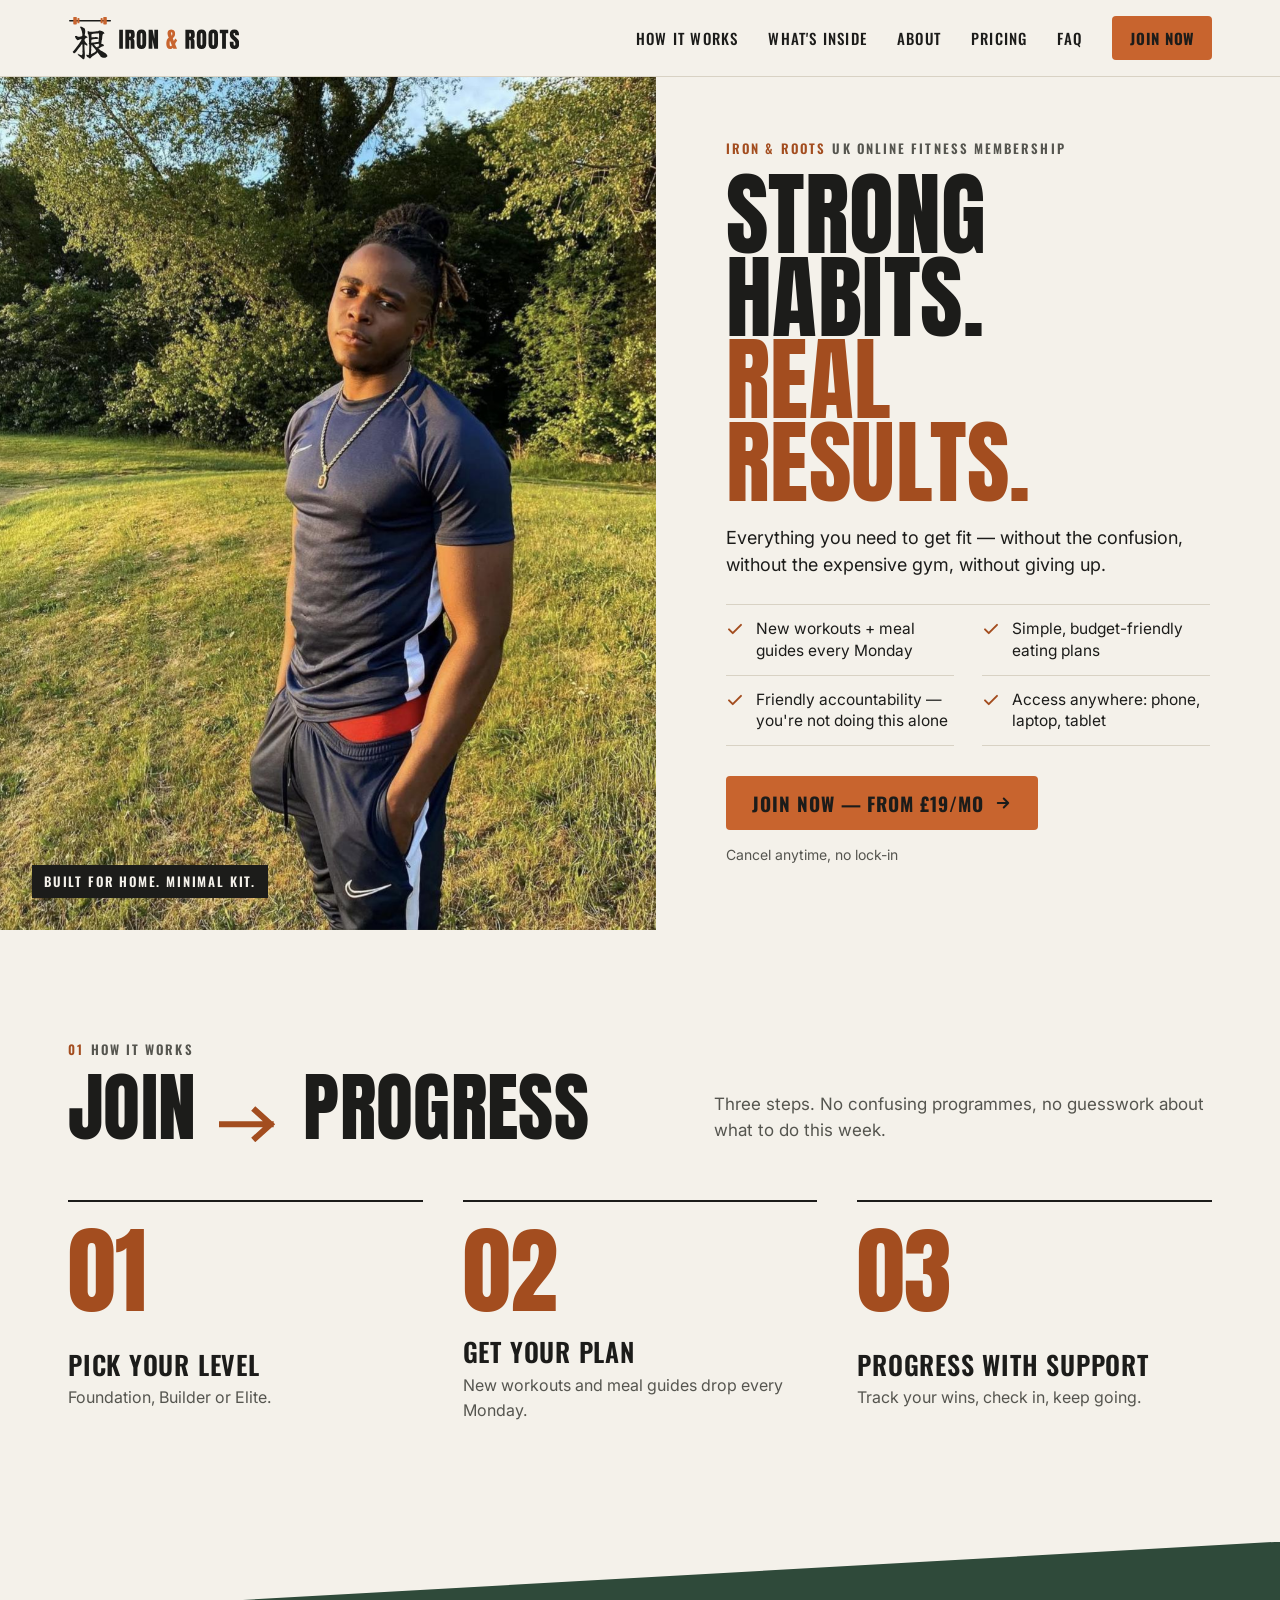
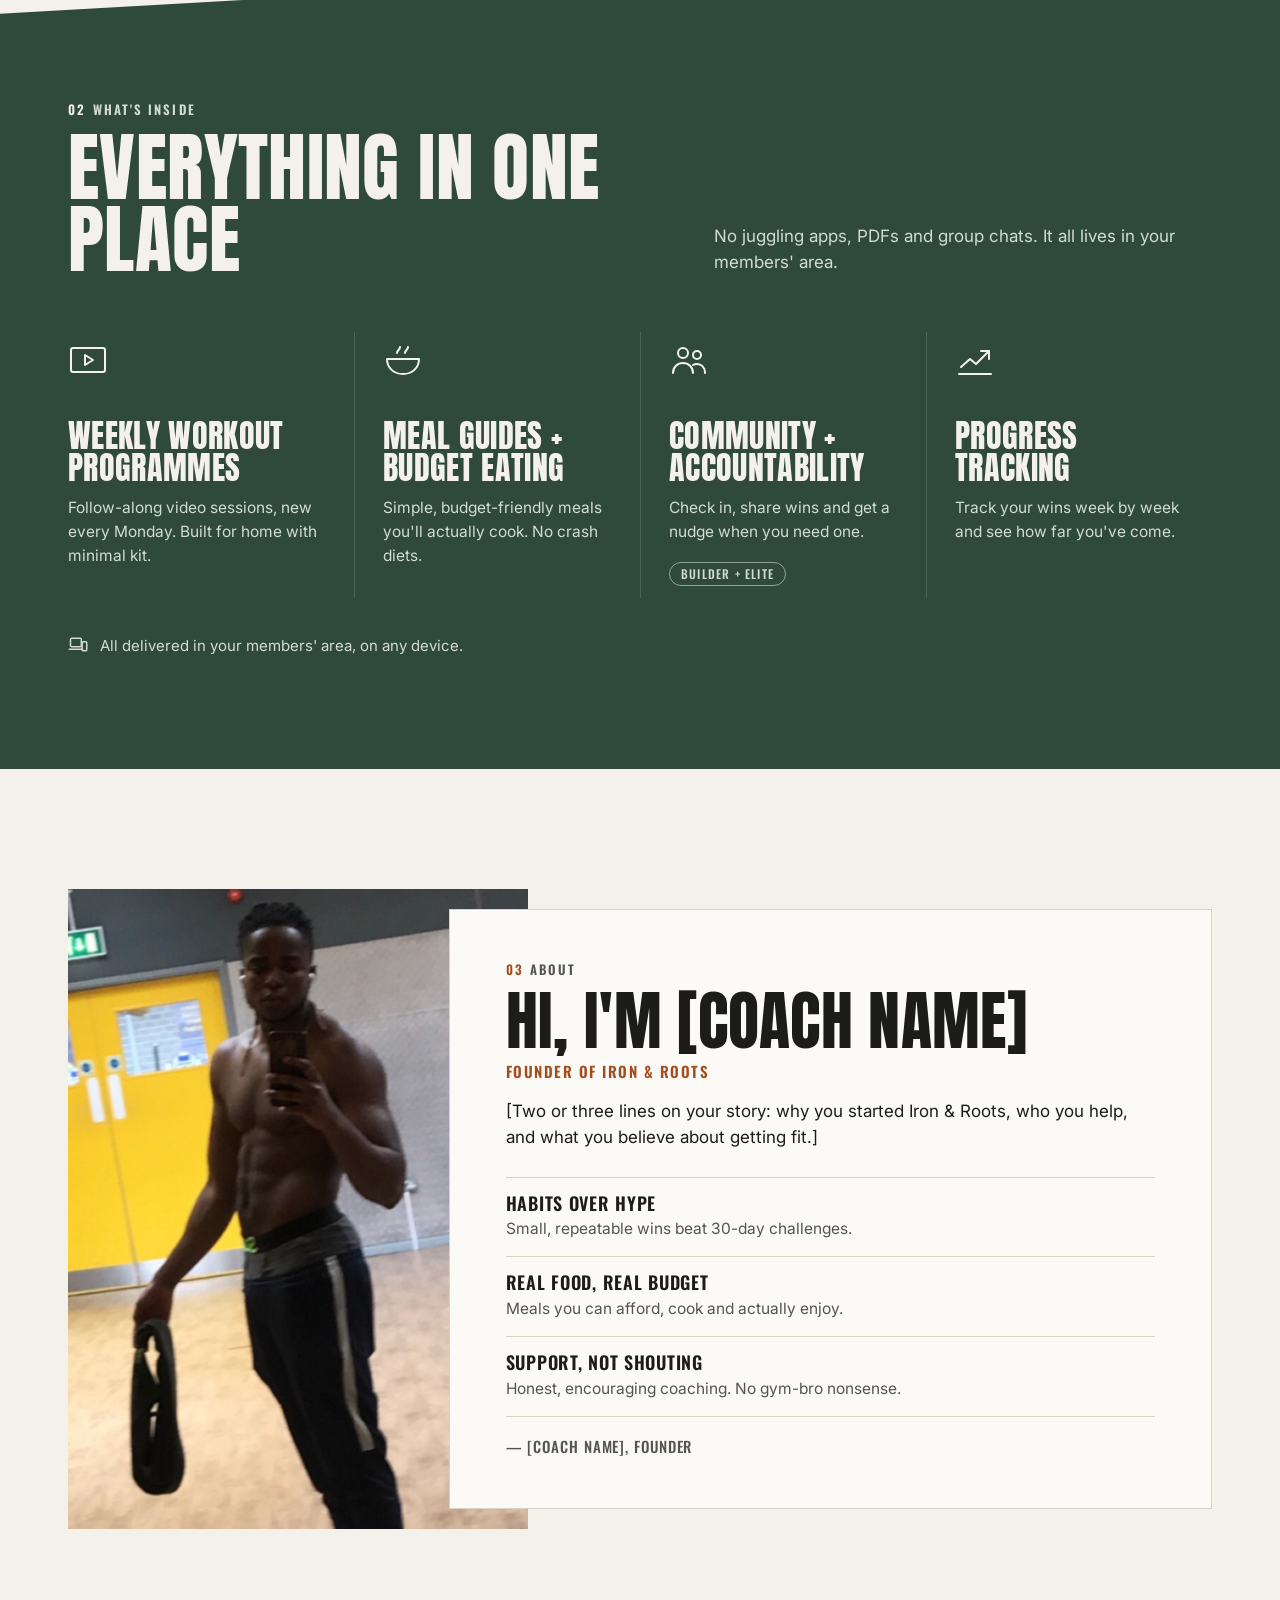
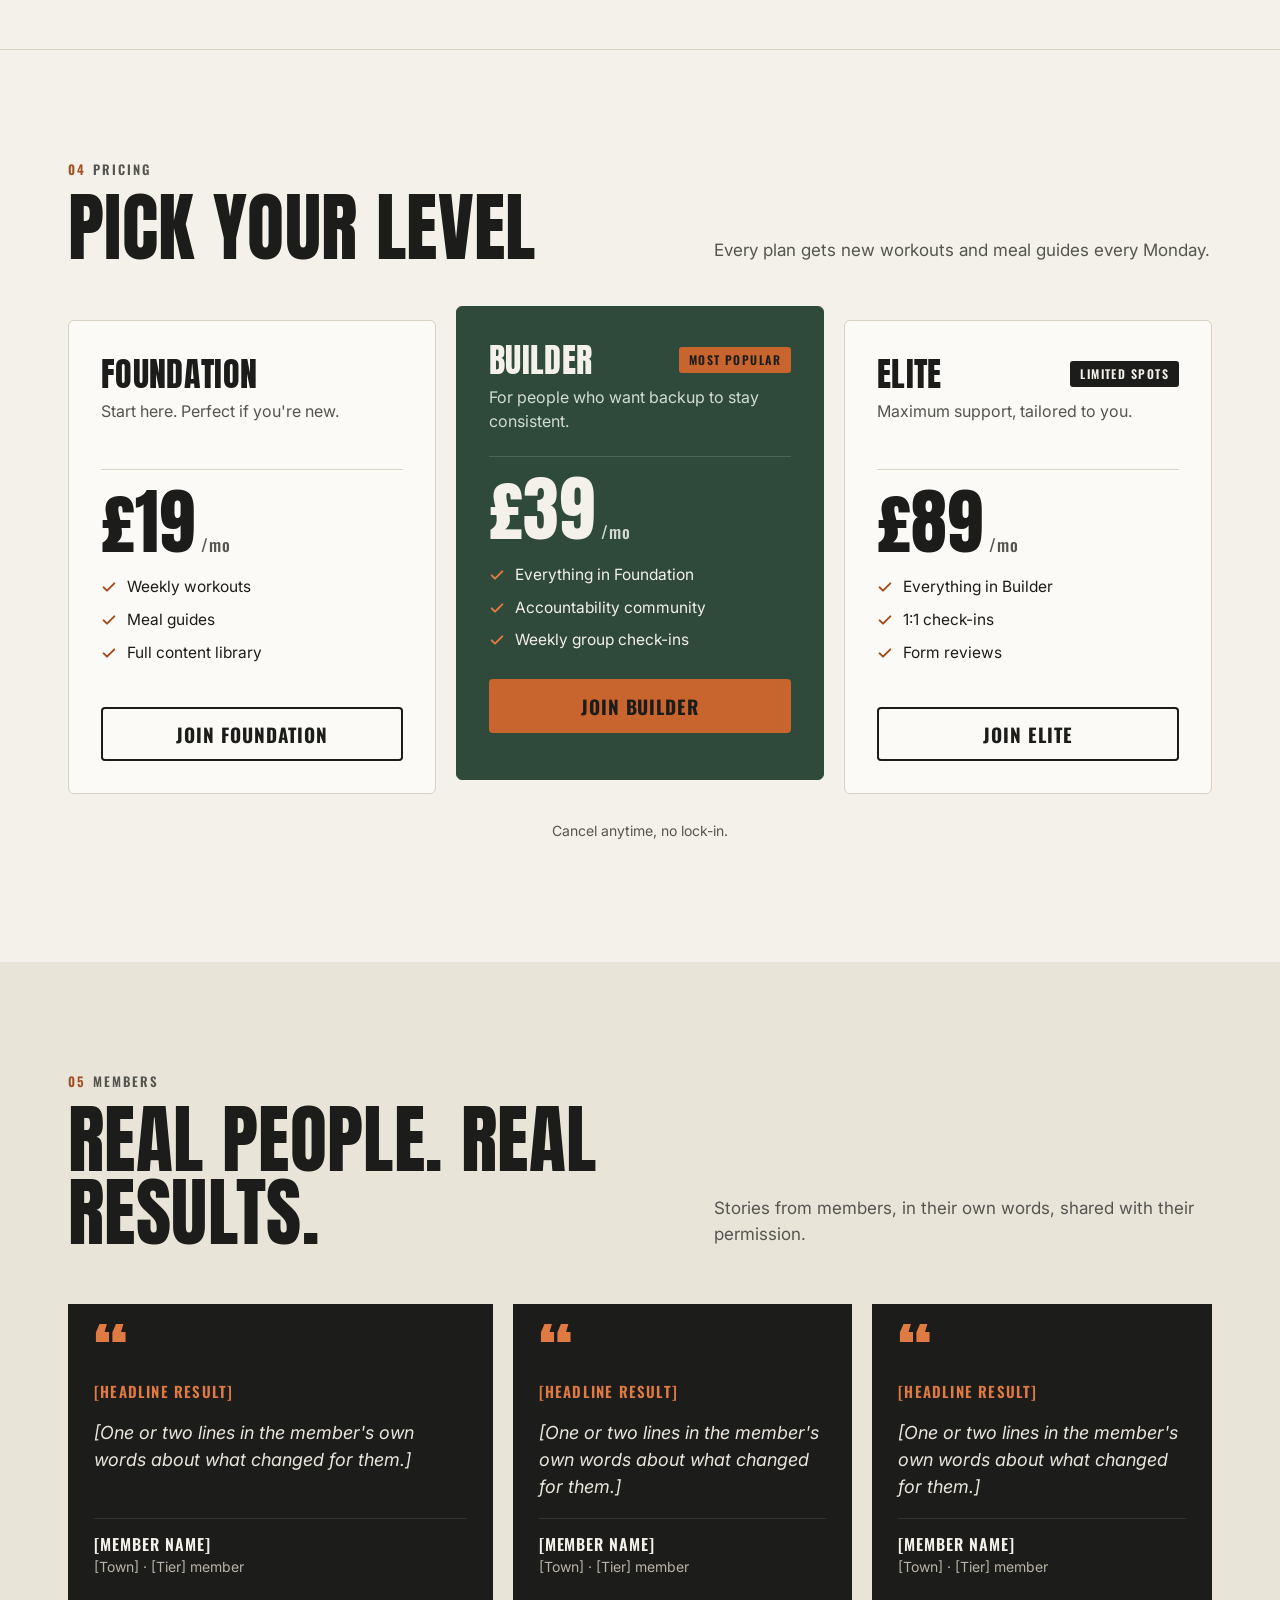
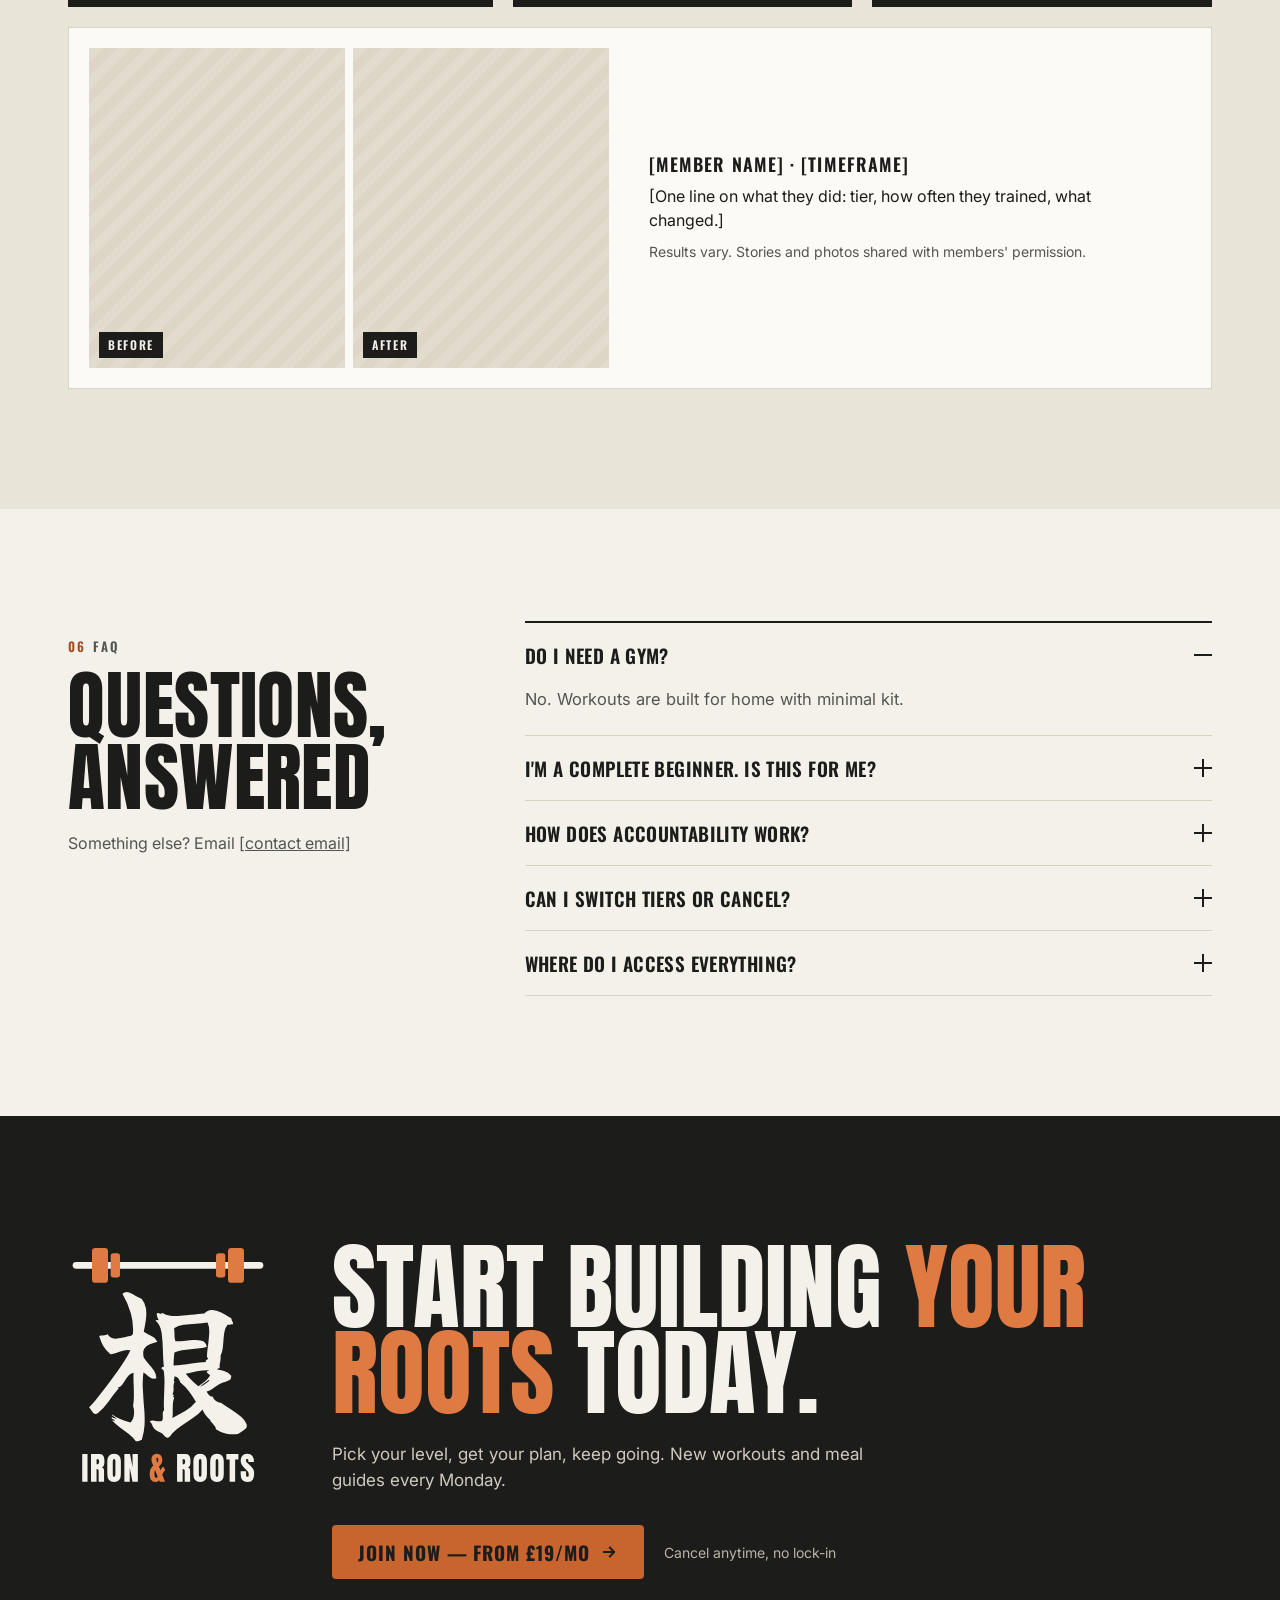
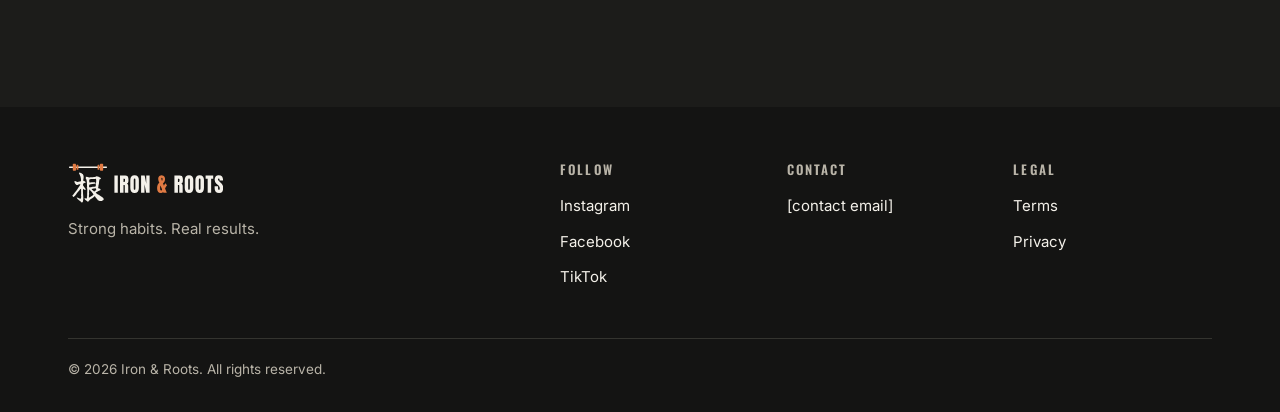
==== commit 65fc7168: "Compress park photo (881 KB to 435 KB) Resized to 1200px wide with light smoothing; updated width/he" ====
--- a/light.html
+++ b/light.html
@@ -287,7 +287,7 @@
 <!-- 1. HERO -->
 <section class="hero" aria-labelledby="hero-h">
   <div class="hero__media">
-    <img src="assets/coach-park.jpg" alt="Your coach outdoors in a park at golden hour" width="1290" height="1497" fetchpriority="high">
+    <img src="assets/coach-park.jpg" alt="Your coach outdoors in a park at golden hour" width="1200" height="1393" fetchpriority="high">
     <span class="hero__tag">Built for home. Minimal kit.</span>
   </div>
   <div class="hero__body">
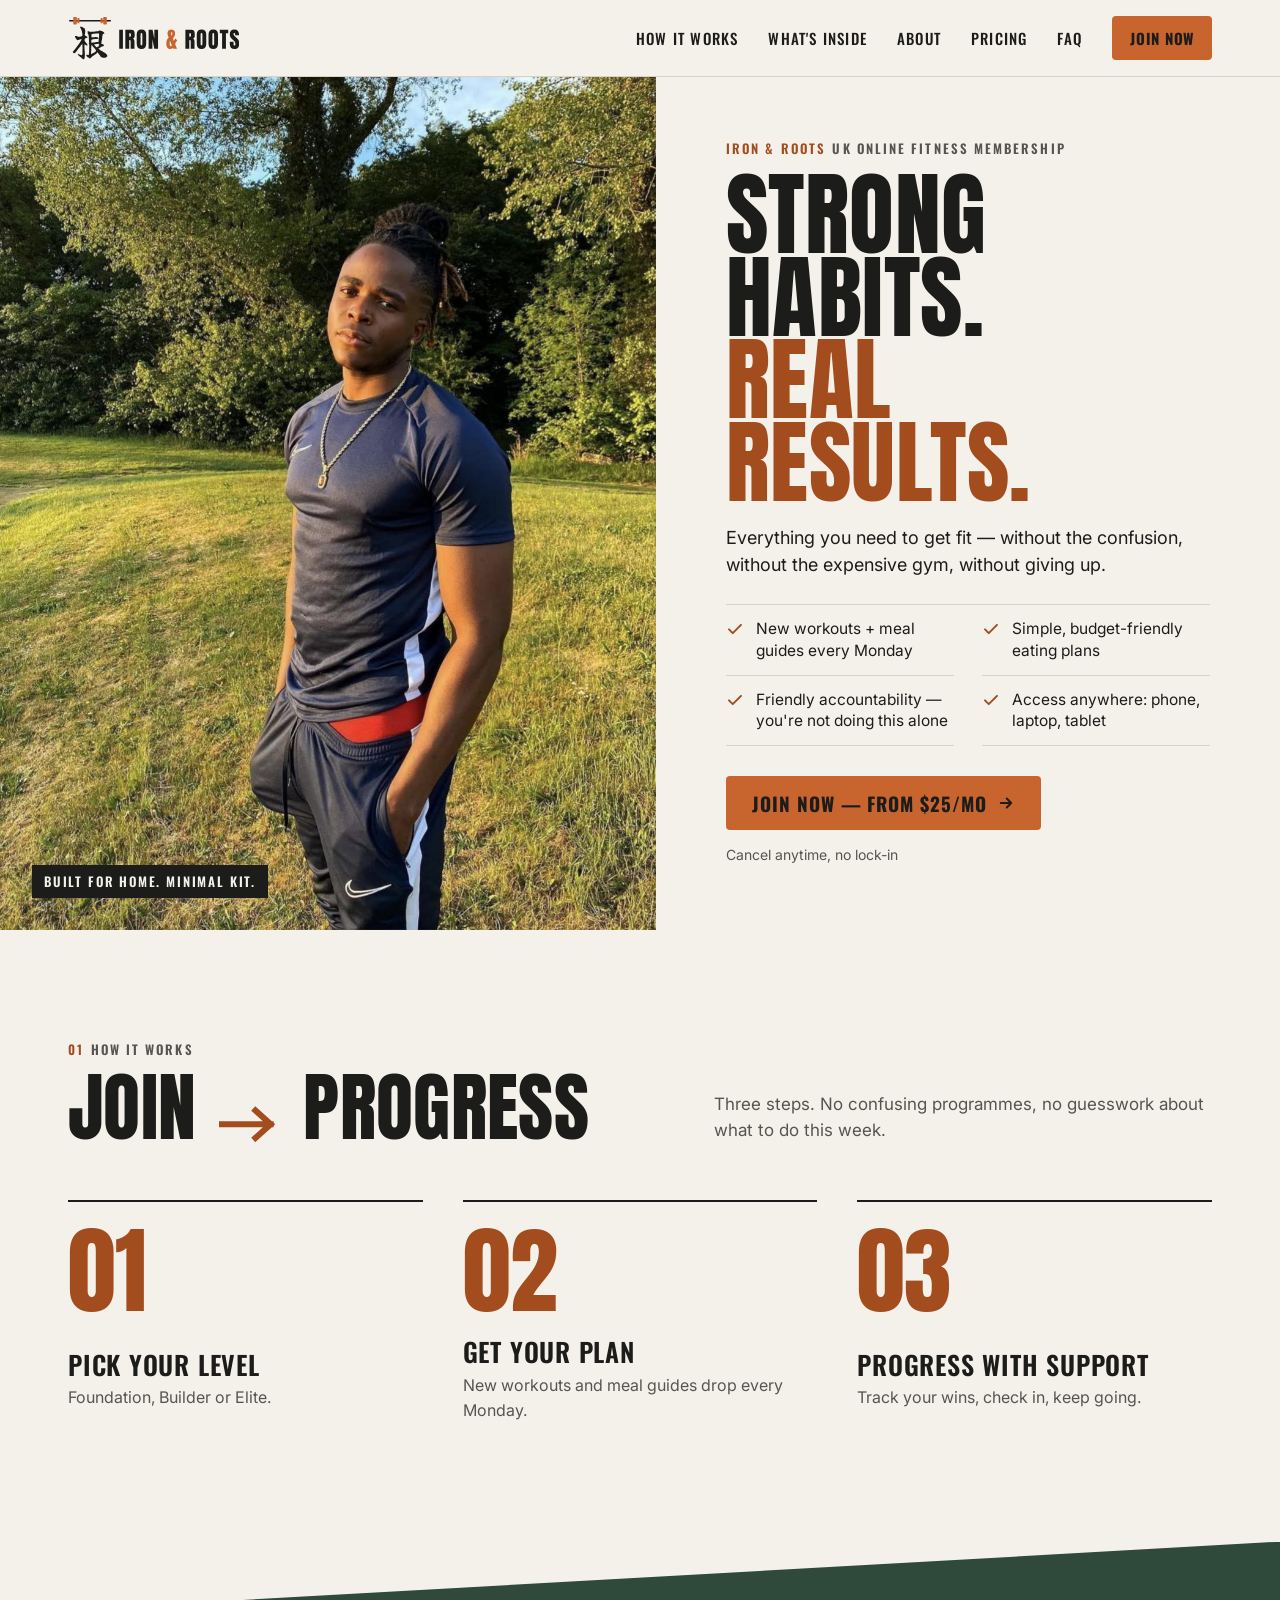
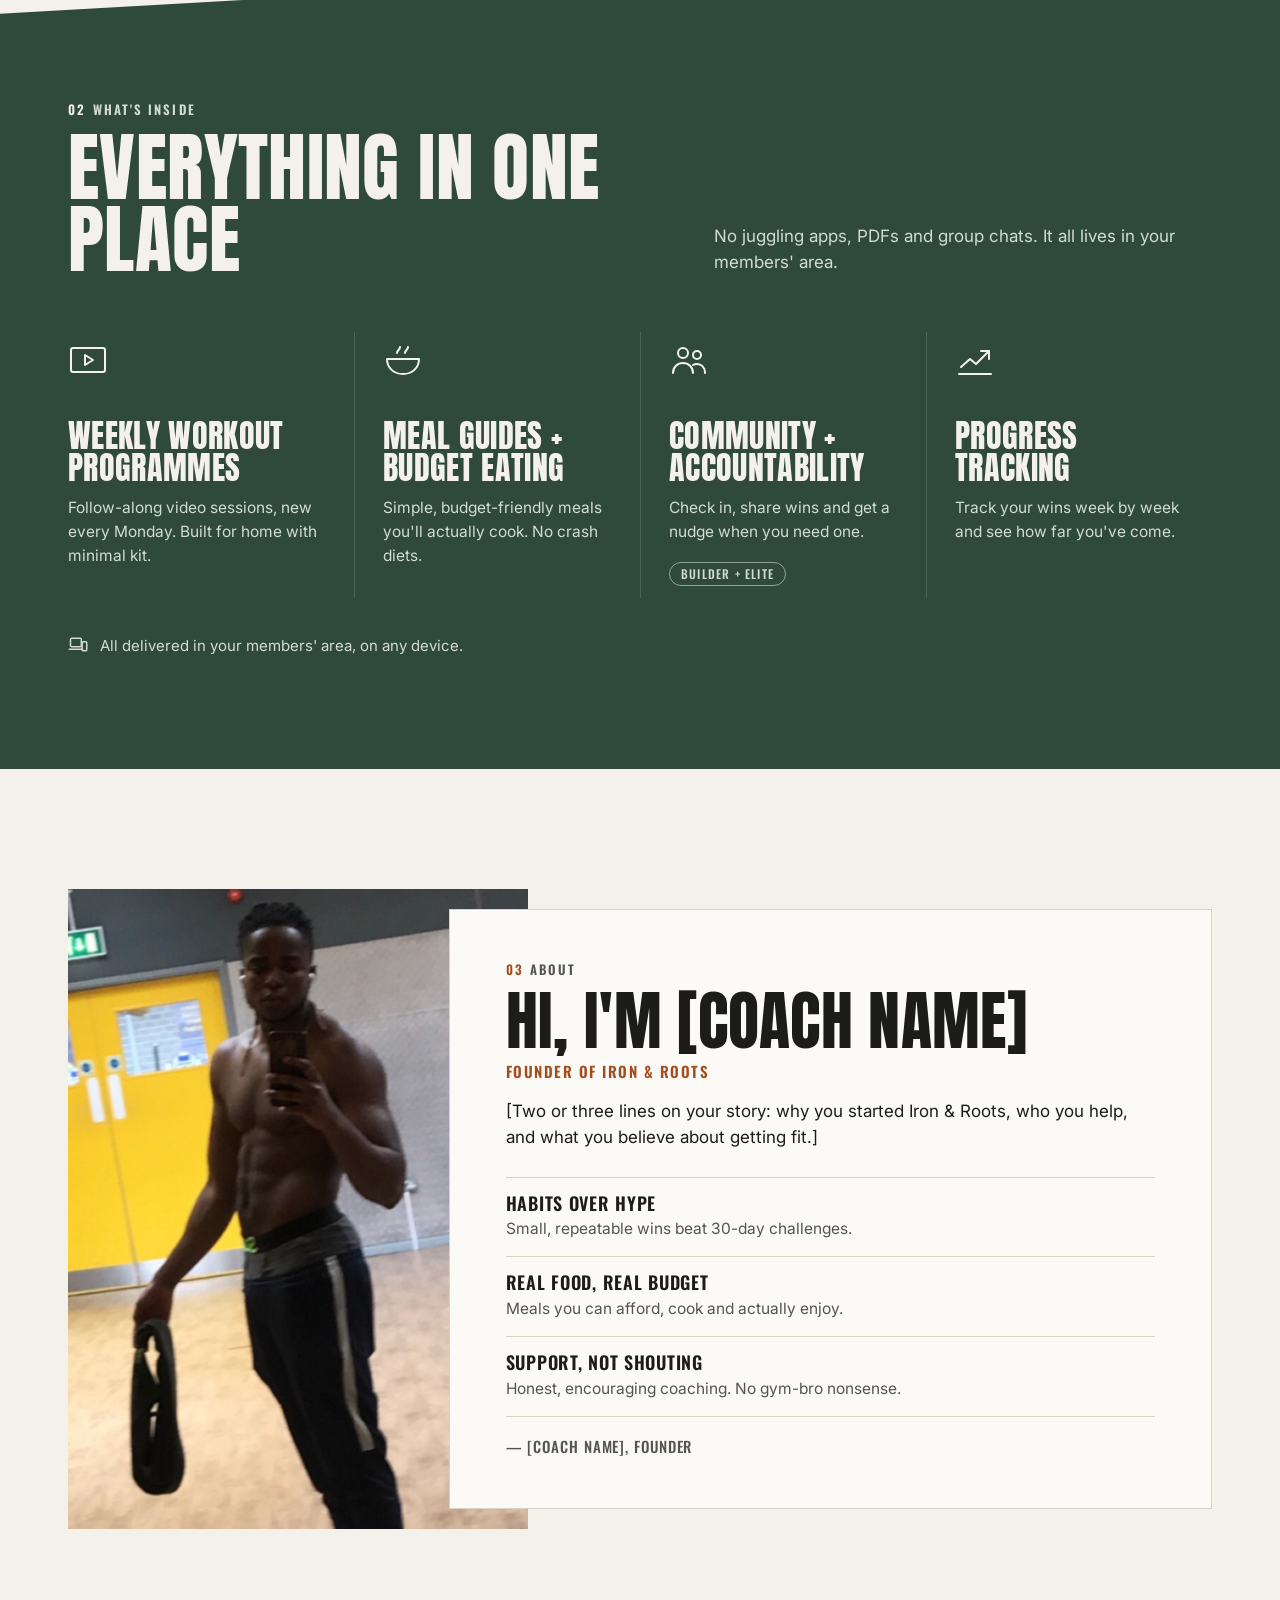
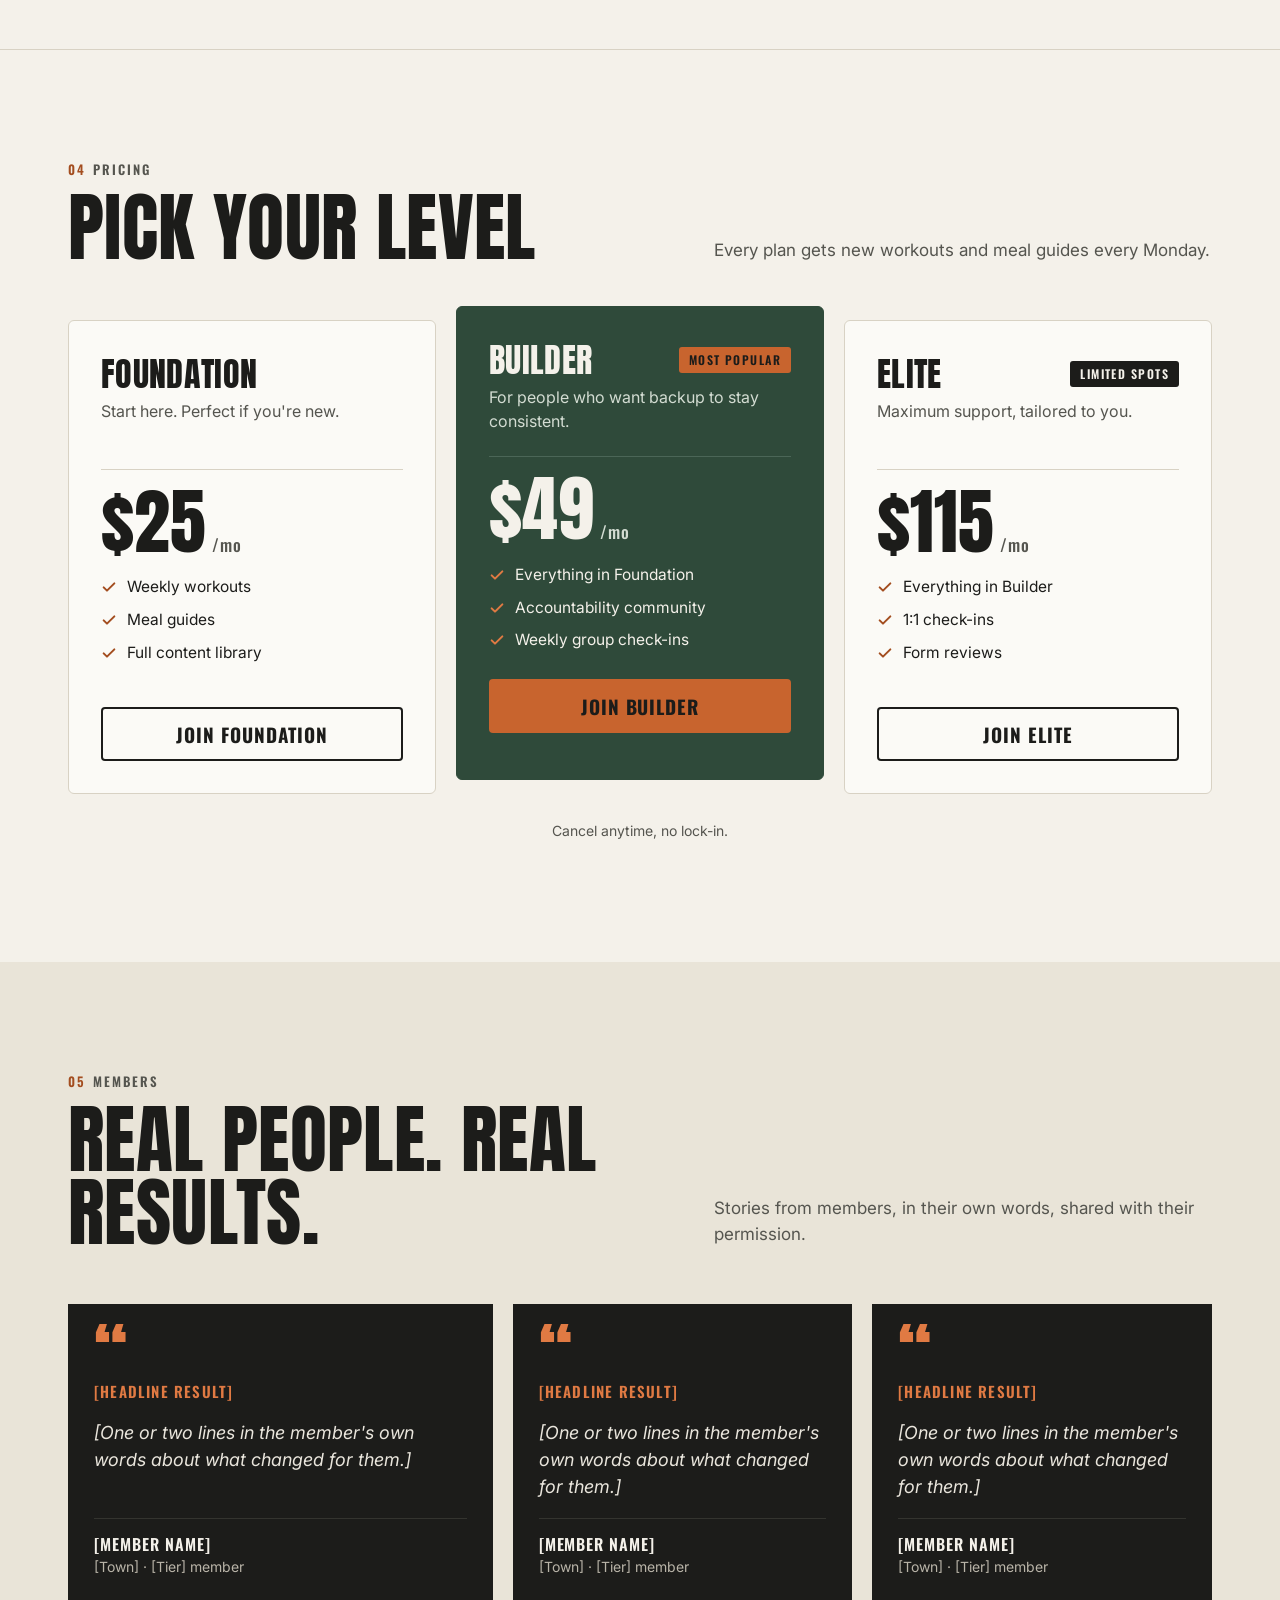
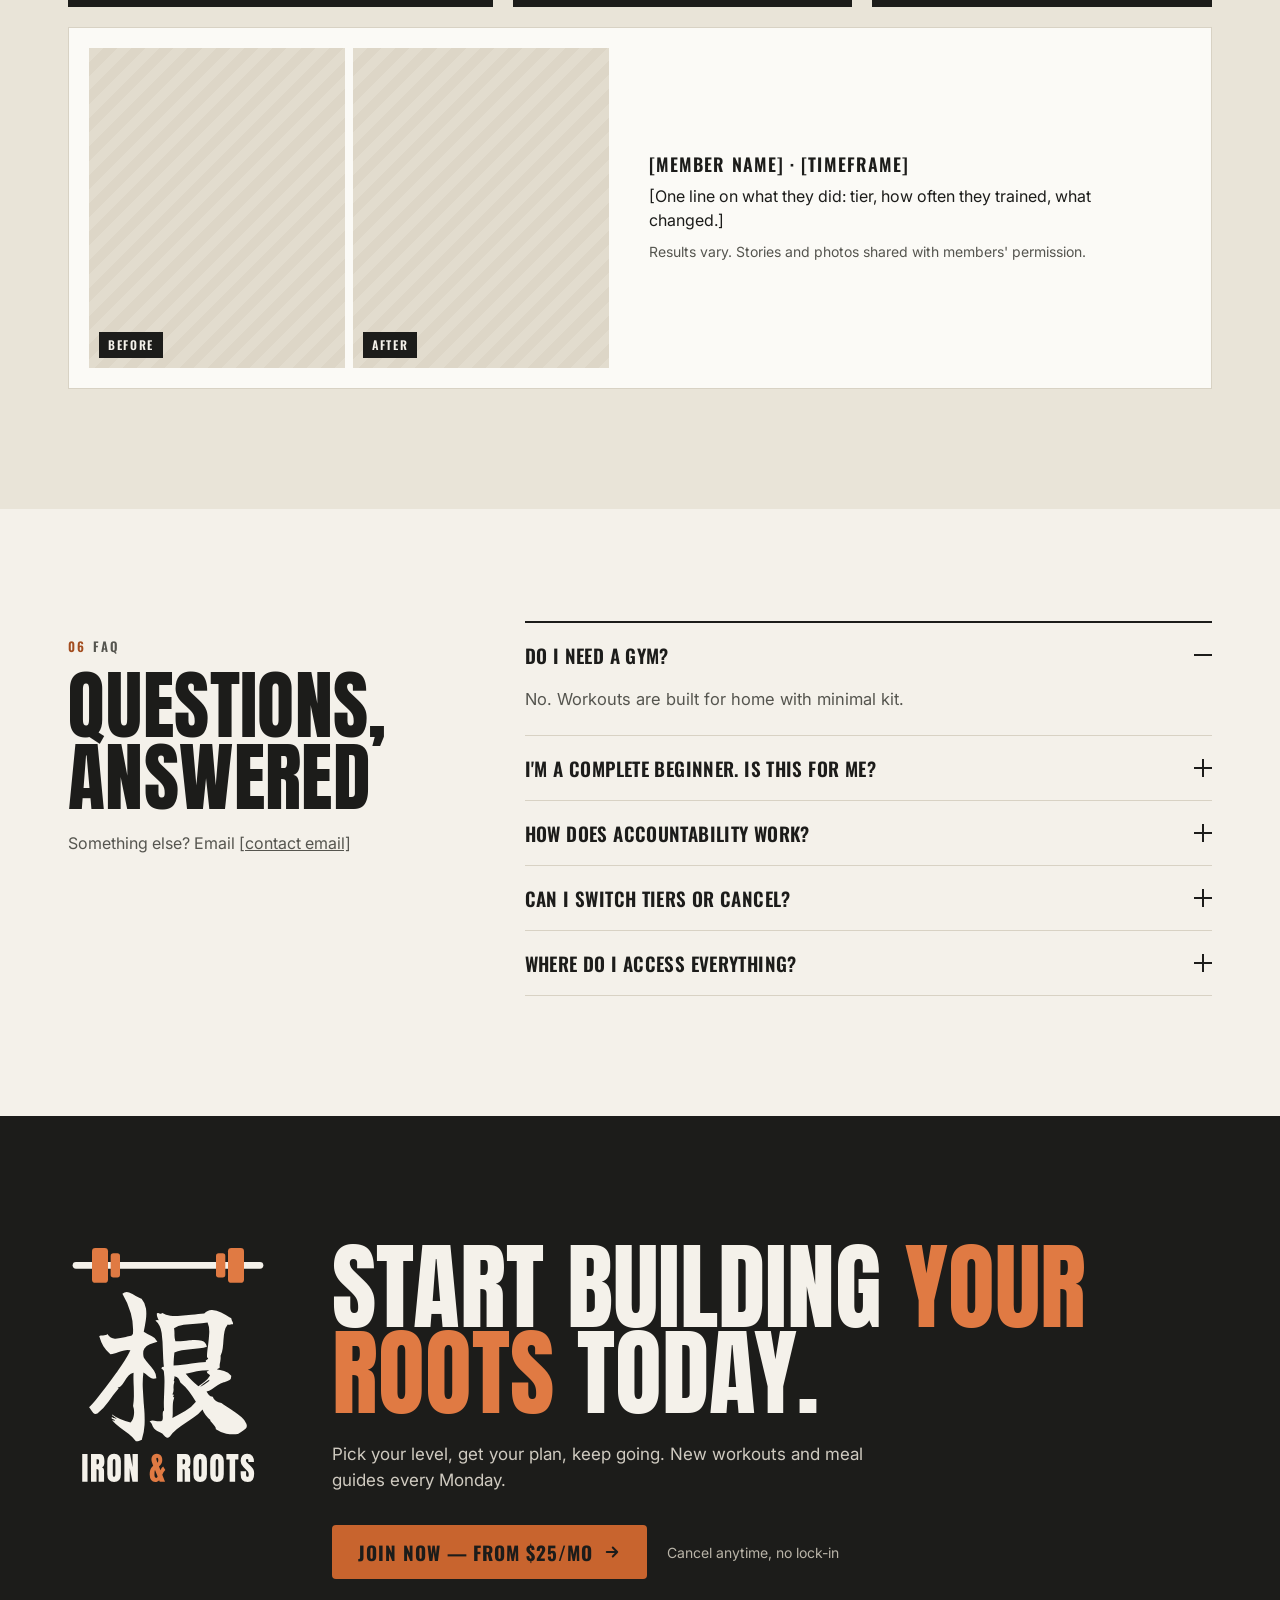
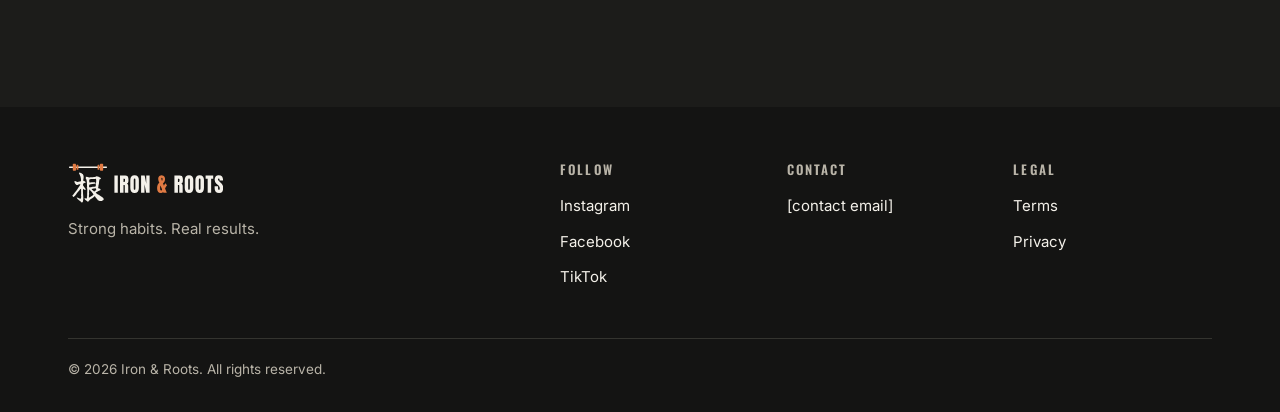
==== commit 4e9d19e3: "Show prices in US dollars Foundation $25, Builder $49, Elite $115 a month (converted from £19 / £39 " ====
--- a/light.html
+++ b/light.html
@@ -4,7 +4,7 @@
 <meta charset="utf-8">
 <meta name="viewport" content="width=device-width, initial-scale=1">
 <title>Iron &amp; Roots — Online fitness membership</title>
-<meta name="description" content="Strong habits. Real results. Home workouts and budget meal plans, new every Monday. From £19/mo.">
+<meta name="description" content="Strong habits. Real results. Home workouts and budget meal plans, new every Monday. From $25/mo.">
 <meta name="theme-color" content="#F4F1EA">
 <link rel="icon" href="brand/logo-mark-light.svg" type="image/svg+xml">
 <link rel="preconnect" href="https://fonts.googleapis.com">
@@ -301,7 +301,7 @@
       <li><svg width="18" height="18" viewBox="0 0 24 24" fill="none" stroke="#A34D1F" stroke-width="2.6" stroke-linecap="round" stroke-linejoin="round" aria-hidden="true"><path d="M4 12.5l5 5L20 6.5"/></svg>Access anywhere: phone, laptop, tablet</li>
     </ul>
     <div class="hero__cta">
-      <a class="btn" href="#pricing">Join Now — From £19/mo <svg width="18" height="18" viewBox="0 0 24 24" fill="none" stroke="currentColor" stroke-width="2.6" stroke-linecap="round" stroke-linejoin="round" aria-hidden="true"><path d="M5 12h14M13 6l6 6-6 6"/></svg></a>
+      <a class="btn" href="#pricing">Join Now — From $25/mo <svg width="18" height="18" viewBox="0 0 24 24" fill="none" stroke="currentColor" stroke-width="2.6" stroke-linecap="round" stroke-linejoin="round" aria-hidden="true"><path d="M5 12h14M13 6l6 6-6 6"/></svg></a>
       <p class="fine">Cancel anytime, no lock-in</p>
     </div>
   </div>
@@ -397,7 +397,7 @@
       <article class="plan">
         <div class="plan__top"><h3>Foundation</h3></div>
         <p class="plan__for">Start here. Perfect if you're new.</p>
-        <p class="price"><b>£19</b><span>/mo</span></p>
+        <p class="price"><b>$25</b><span>/mo</span></p>
         <ul class="feat">
           <li><svg width="16" height="16" viewBox="0 0 24 24" fill="none" stroke="#A34D1F" stroke-width="3" stroke-linecap="round" stroke-linejoin="round" aria-hidden="true"><path d="M4 12.5l5 5L20 6.5"/></svg>Weekly workouts</li>
           <li><svg width="16" height="16" viewBox="0 0 24 24" fill="none" stroke="#A34D1F" stroke-width="3" stroke-linecap="round" stroke-linejoin="round" aria-hidden="true"><path d="M4 12.5l5 5L20 6.5"/></svg>Meal guides</li>
@@ -408,7 +408,7 @@
       <article class="plan plan--feature on-dark">
         <div class="plan__top"><h3>Builder</h3><span class="badge">Most popular</span></div>
         <p class="plan__for">For people who want backup to stay consistent.</p>
-        <p class="price"><b>£39</b><span>/mo</span></p>
+        <p class="price"><b>$49</b><span>/mo</span></p>
         <ul class="feat">
           <li><svg width="16" height="16" viewBox="0 0 24 24" fill="none" stroke="#E07A43" stroke-width="3" stroke-linecap="round" stroke-linejoin="round" aria-hidden="true"><path d="M4 12.5l5 5L20 6.5"/></svg>Everything in Foundation</li>
           <li><svg width="16" height="16" viewBox="0 0 24 24" fill="none" stroke="#E07A43" stroke-width="3" stroke-linecap="round" stroke-linejoin="round" aria-hidden="true"><path d="M4 12.5l5 5L20 6.5"/></svg>Accountability community</li>
@@ -419,7 +419,7 @@
       <article class="plan">
         <div class="plan__top"><h3>Elite</h3><span class="badge">Limited spots</span></div>
         <p class="plan__for">Maximum support, tailored to you.</p>
-        <p class="price"><b>£89</b><span>/mo</span></p>
+        <p class="price"><b>$115</b><span>/mo</span></p>
         <ul class="feat">
           <li><svg width="16" height="16" viewBox="0 0 24 24" fill="none" stroke="#A34D1F" stroke-width="3" stroke-linecap="round" stroke-linejoin="round" aria-hidden="true"><path d="M4 12.5l5 5L20 6.5"/></svg>Everything in Builder</li>
           <li><svg width="16" height="16" viewBox="0 0 24 24" fill="none" stroke="#A34D1F" stroke-width="3" stroke-linecap="round" stroke-linejoin="round" aria-hidden="true"><path d="M4 12.5l5 5L20 6.5"/></svg>1:1 check-ins</li>
@@ -502,7 +502,7 @@
       <h2 id="final-h">Start building <em>your roots</em> today.</h2>
       <p class="lead">Pick your level, get your plan, keep going. New workouts and meal guides every Monday.</p>
       <div class="final__cta">
-        <a class="btn" href="#pricing">Join Now — From £19/mo <svg width="18" height="18" viewBox="0 0 24 24" fill="none" stroke="currentColor" stroke-width="2.6" stroke-linecap="round" stroke-linejoin="round" aria-hidden="true"><path d="M5 12h14M13 6l6 6-6 6"/></svg></a>
+        <a class="btn" href="#pricing">Join Now — From $25/mo <svg width="18" height="18" viewBox="0 0 24 24" fill="none" stroke="currentColor" stroke-width="2.6" stroke-linecap="round" stroke-linejoin="round" aria-hidden="true"><path d="M5 12h14M13 6l6 6-6 6"/></svg></a>
         <p class="fine">Cancel anytime, no lock-in</p>
       </div>
     </div>
@@ -531,7 +531,7 @@
 
 <!-- STICKY JOIN (phones only) -->
 <div class="sticky only-narrow">
-  <a class="btn" href="#pricing">Join Now — From £19/mo</a>
+  <a class="btn" href="#pricing">Join Now — From $25/mo</a>
 </div>
 
 <script>
